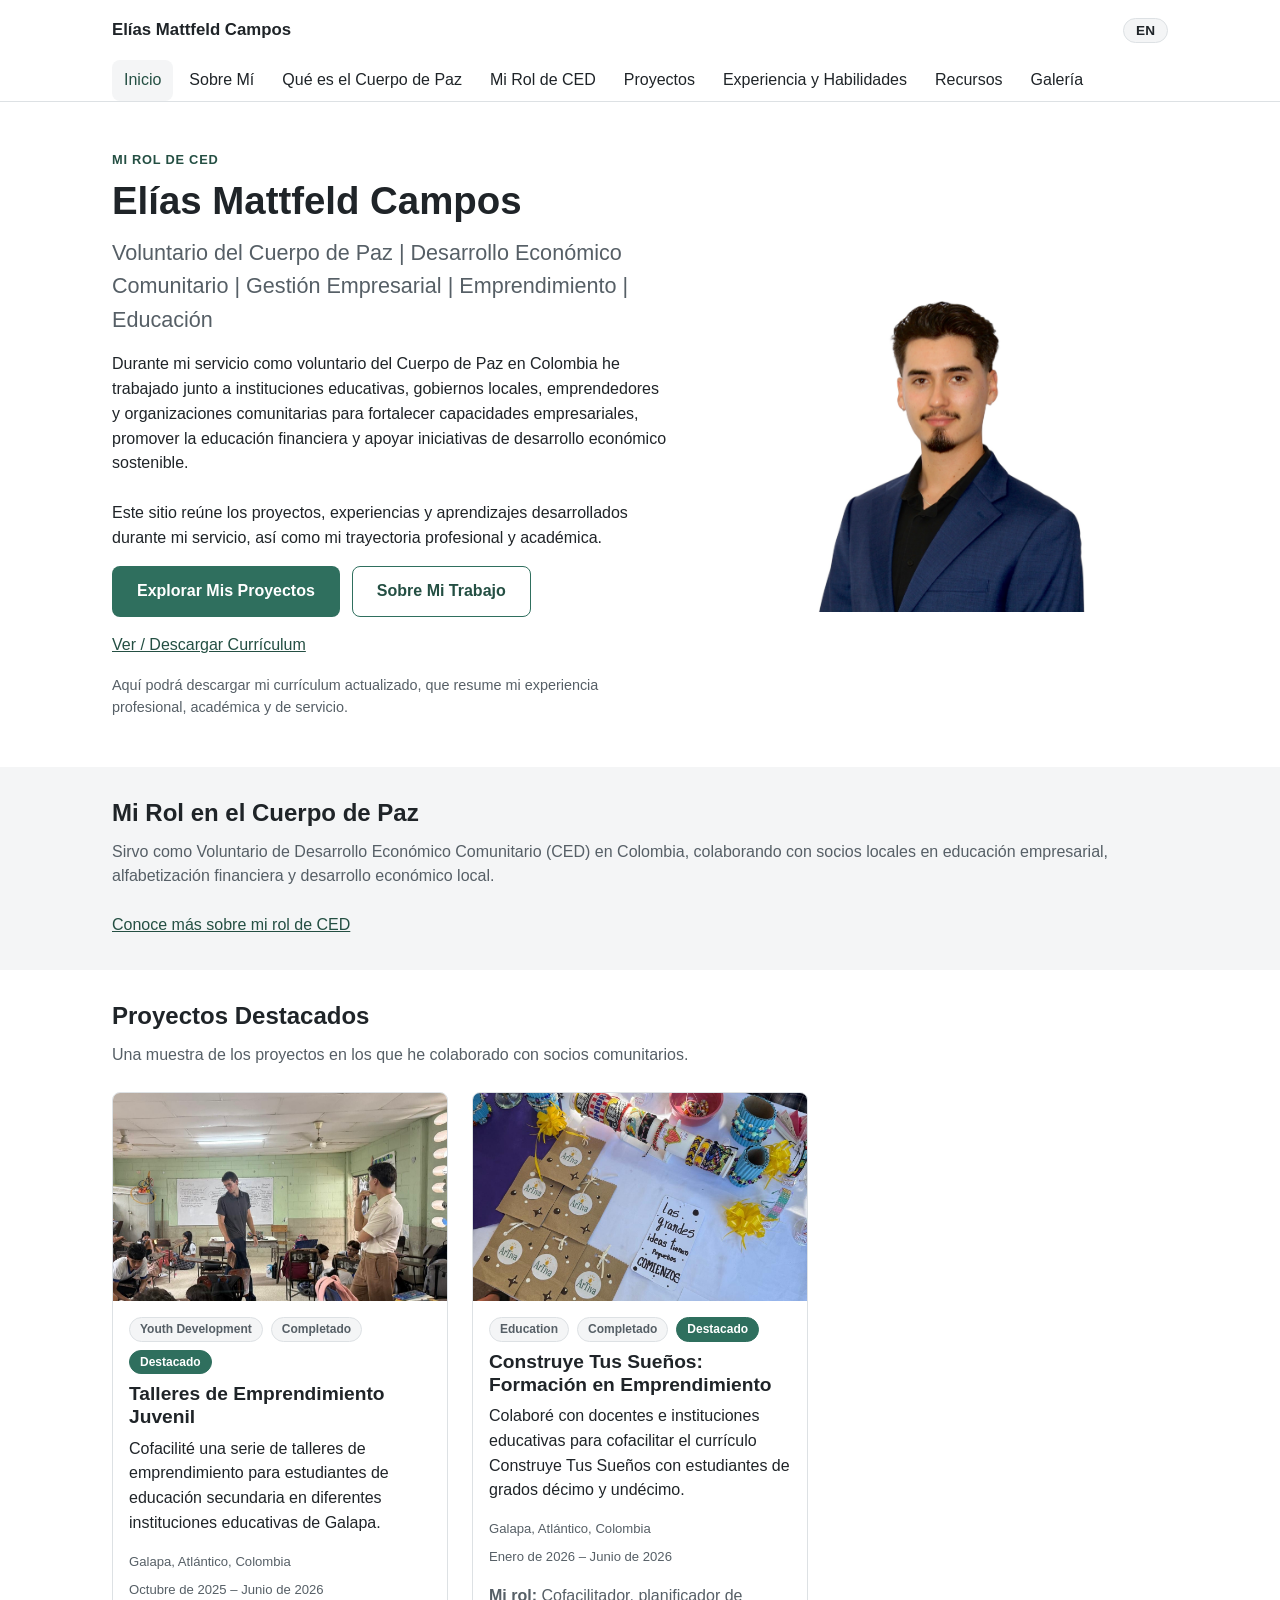
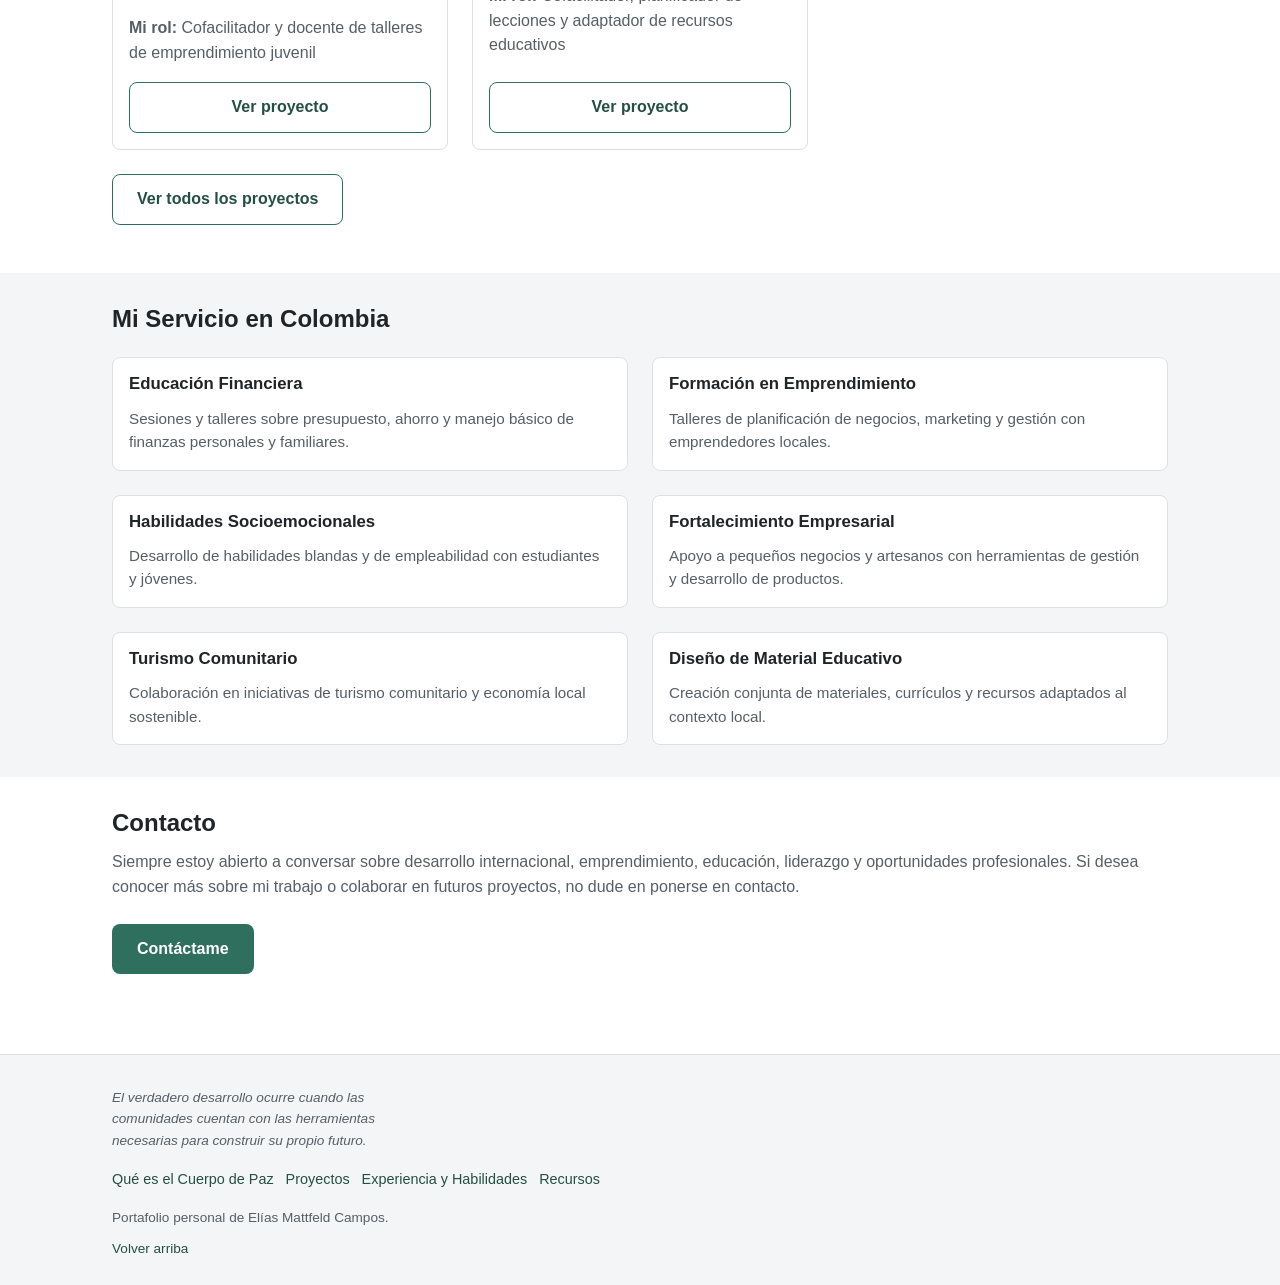
==== index.html @ 114fd321 "Add community Resources page (Recursos) New page for the community accessing the site via the busine" ====
<!DOCTYPE html>
<html lang="es">
<head>
<meta charset="UTF-8" />
<meta name="viewport" content="width=device-width, initial-scale=1.0" />
<title data-i18n="meta.home.title">Elías Mattfeld Campos | Voluntario de Cuerpo de Paz</title>
<meta name="description" data-i18n-attr="content:meta.home.description" content="Portafolio profesional de Elías Mattfeld Campos." />
<meta property="og:title" data-i18n-attr="content:meta.home.title" content="Elías Mattfeld Campos" />
<meta property="og:description" data-i18n-attr="content:meta.home.description" content="Portafolio profesional de Elías Mattfeld Campos." />
<meta property="og:type" content="website" />
<meta property="og:image" content="assets/images/professional-headshot.jpg" />
<link rel="stylesheet" href="assets/css/styles.css" />
</head>
<body id="top">
<a class="skip-link" href="#main-content">Saltar al contenido principal / Skip to main content</a>

<header class="site-header">
  <div class="container header-inner">
    <a href="index.html" class="site-title">Elías Mattfeld Campos</a>
    <div class="nav-controls">
      <button class="lang-toggle" type="button">EN</button>
      <button class="nav-toggle" type="button" aria-expanded="false" aria-controls="main-nav" aria-label="Abrir menú / Open menu">
        <svg viewBox="0 0 24 24" fill="none" stroke="currentColor" stroke-width="2" aria-hidden="true"><line x1="3" y1="6" x2="21" y2="6"/><line x1="3" y1="12" x2="21" y2="12"/><line x1="3" y1="18" x2="21" y2="18"/></svg>
      </button>
    </div>
  </div>
  <nav class="main-nav" id="main-nav" aria-label="Principal">
    <div class="container">
      <ul>
        <li><a href="index.html" data-i18n="nav.home">Inicio</a></li>
        <li><a href="about.html" data-i18n="nav.about">Sobre Mí</a></li>
        <li><a href="peace-corps.html" data-i18n="nav.peaceCorps">Qué es el Cuerpo de Paz</a></li>
        <li><a href="ced-role.html" data-i18n="nav.cedRole">Mi Rol de CED</a></li>
        <li><a href="projects.html" data-i18n="nav.projects">Proyectos</a></li>
        <li><a href="experience.html" data-i18n="nav.experience">Experiencia y Habilidades</a></li>
        <li><a href="resources.html" data-i18n="nav.resources">Recursos</a></li>
        <li><a href="gallery.html" data-i18n="nav.gallery">Galería</a></li>
      </ul>
    </div>
  </nav>
</header>

<main id="main-content">

  <section class="hero">
    <div class="container hero-grid">
      <div>
        <p class="hero-eyebrow" data-i18n="nav.cedRole">Mi Rol de CED</p>
        <h1>Elías Mattfeld Campos</h1>
        <p class="hero-headline" data-i18n="home.headline">Voluntario de Desarrollo Económico Comunitario | Negocios y Desarrollo Internacional</p>
        <p data-i18n="home.intro" style="white-space: pre-line;">Durante mi servicio como voluntario del Cuerpo de Paz en Colombia he trabajado junto a instituciones educativas, gobiernos locales, emprendedores y organizaciones comunitarias para fortalecer capacidades empresariales, promover la educación financiera y apoyar iniciativas de desarrollo económico sostenible.

Este sitio reúne los proyectos, experiencias y aprendizajes desarrollados durante mi servicio, así como mi trayectoria profesional y académica.</p>
        <div class="btn-group">
          <a class="btn btn-primary" href="projects.html" data-i18n="home.ctaProjects">Explorar Mis Proyectos</a>
          <a class="btn btn-secondary" href="about.html" data-i18n="home.ctaAbout">Sobre Mi Trabajo</a>
        </div>
        <p style="margin-top: var(--space-4);">
          <a href="assets/documents/resume-elias-mattfeld-campos.pdf" data-i18n="home.resumeLink" target="_blank" rel="noopener">Ver / Descargar Currículum</a>
        </p>
        <p class="text-muted" data-i18n="home.resumeIntro" style="font-size: 0.9rem;">Aquí podrá descargar mi currículum actualizado, que resume mi experiencia profesional, académica y de servicio.</p>
      </div>
      <img class="hero-photo" src="assets/images/professional-headshot.jpg" data-i18n-attr="alt:home.photoAlt" alt="Retrato profesional de Elías Mattfeld Campos" loading="lazy" />
    </div>
  </section>

  <section class="section-alt">
    <div class="container">
      <div class="section-header">
        <h2 data-i18n="home.roleOverviewTitle">Mi Rol en el Cuerpo de Paz</h2>
        <p data-i18n="home.roleOverviewText">Sirvo como Voluntario de Desarrollo Económico Comunitario (CED) en Colombia.</p>
      </div>
      <a href="ced-role.html" data-i18n="home.roleOverviewLink">Conoce más sobre mi rol de CED</a>
    </div>
  </section>

  <section>
    <div class="container">
      <div class="section-header">
        <h2 data-i18n="home.featuredTitle">Proyectos Destacados</h2>
        <p data-i18n="home.featuredSubtitle">Una muestra de los proyectos en los que he colaborado.</p>
      </div>
      <div id="featured-projects" class="card-grid cols-3"></div>
      <p style="margin-top: var(--space-5);">
        <a class="btn btn-secondary" href="projects.html" data-i18n="home.featuredViewAll">Ver todos los proyectos</a>
      </p>
    </div>
  </section>

  <section class="section-alt">
    <div class="container">
      <div class="section-header">
        <h2 data-i18n="home.whatIDoTitle">Qué Hago</h2>
      </div>
      <div id="what-i-do" class="card-grid cols-2"></div>
    </div>
  </section>

  <section>
    <div class="container">
      <div class="section-header">
        <h2 data-i18n="home.contactTitle">Conectemos</h2>
        <p data-i18n="home.contactText">Estoy abierto a conversar sobre colaboraciones y oportunidades.</p>
      </div>
      <a class="btn btn-primary" href="mailto:elijahmattfeld@icloud.com" data-i18n="home.contactCta">Contáctame</a>
    </div>
  </section>

</main>

<footer class="site-footer">
  <div class="container">
    <p class="footer-tagline" data-i18n="footer.tagline">El verdadero desarrollo ocurre cuando las comunidades cuentan con las herramientas necesarias para construir su propio futuro.</p>
    <ul class="footer-links">
      <li><a href="peace-corps.html" data-i18n="nav.peaceCorps">Qué es el Cuerpo de Paz</a></li>
      <li><a href="projects.html" data-i18n="nav.projects">Proyectos</a></li>
      <li><a href="experience.html" data-i18n="nav.experience">Experiencia y Habilidades</a></li>
      <li><a href="resources.html" data-i18n="nav.resources">Recursos</a></li>
    </ul>
    <p data-i18n="footer.rights">Portafolio personal de Elías Mattfeld Campos.</p>
    <a class="back-to-top" href="#top" data-i18n="footer.backToTop">Volver arriba</a>
  </div>
</footer>

<script src="assets/js/i18n.js"></script>
<script src="assets/js/main.js"></script>
<script src="assets/js/projects.js"></script>
<script>
  function renderHomeLists(dict) {
    const whatIDo = document.getElementById("what-i-do");
    if (whatIDo && dict.home.whatIDoItems) {
      whatIDo.innerHTML = dict.home.whatIDoItems
        .map((item) => `<div class="icon-card"><h3>${item.title}</h3><p>${item.text}</p></div>`)
        .join("");
    }
  }
  document.addEventListener("i18n:rendered", (e) => renderHomeLists(e.detail.dict));
  document.addEventListener("DOMContentLoaded", () => {
    window.ProjectsModule.renderFeatured("featured-projects", 3);
  });
</script>
</body>
</html>
---- assets/css/styles.css ----
/* =========================================================
   Elías Mattfeld Campos — Portfolio
   Mobile-first stylesheet. Breakpoints: 375 (base), 768, 1280.
   ========================================================= */

:root {
  --color-bg: #ffffff;
  --color-surface: #f4f5f6;
  --color-border: #dde1e4;
  --color-text: #1f2428;
  --color-text-muted: #565f66;
  --color-accent: #2f6f5e;
  --color-accent-dark: #244f43;
  --color-accent-contrast: #ffffff;
  --color-focus: #1d5ea8;

  --font-body: -apple-system, BlinkMacSystemFont, "Segoe UI", Roboto, Helvetica, Arial, sans-serif;
  --font-heading: var(--font-body);

  --space-1: 0.25rem;
  --space-2: 0.5rem;
  --space-3: 0.75rem;
  --space-4: 1rem;
  --space-5: 1.5rem;
  --space-6: 2rem;
  --space-7: 3rem;
  --space-8: 4rem;

  --radius: 8px;
  --max-width: 1120px;
  --header-height: 60px;
}

/* Reset */
*, *::before, *::after { box-sizing: border-box; }
html { -webkit-text-size-adjust: 100%; scroll-behavior: smooth; }
body {
  margin: 0;
  font-family: var(--font-body);
  color: var(--color-text);
  background: var(--color-bg);
  line-height: 1.55;
  font-size: 1rem;
}
img { max-width: 100%; height: auto; display: block; }
h1, h2, h3, h4 { font-family: var(--font-heading); line-height: 1.2; margin: 0 0 var(--space-3); font-weight: 700; }
h1 { font-size: 1.9rem; }
h2 { font-size: 1.5rem; }
h3 { font-size: 1.2rem; }
p { margin: 0 0 var(--space-4); }
a { color: var(--color-accent-dark); }
ul, ol { padding-left: 1.25rem; }
button { font-family: inherit; }

a:focus-visible,
button:focus-visible,
input:focus-visible,
select:focus-visible,
[tabindex]:focus-visible {
  outline: 3px solid var(--color-focus);
  outline-offset: 2px;
}

.container {
  width: 100%;
  max-width: var(--max-width);
  margin: 0 auto;
  padding: 0 var(--space-4);
}

.skip-link {
  position: absolute;
  left: -9999px;
  top: 0;
  background: var(--color-accent-dark);
  color: #fff;
  padding: var(--space-3) var(--space-4);
  z-index: 200;
  border-radius: 0 0 var(--radius) 0;
}
.skip-link:focus {
  left: 0;
}

/* =========================
   Header / Navigation
   ========================= */
.site-header {
  position: sticky;
  top: 0;
  z-index: 100;
  background: var(--color-bg);
  border-bottom: 1px solid var(--color-border);
}
.header-inner {
  display: flex;
  align-items: center;
  justify-content: space-between;
  min-height: var(--header-height);
  gap: var(--space-3);
}
.site-title {
  font-weight: 700;
  font-size: 1.05rem;
  text-decoration: none;
  color: var(--color-text);
}
.site-title:hover { color: var(--color-accent-dark); }

.nav-controls {
  display: flex;
  align-items: center;
  gap: var(--space-2);
}

.lang-toggle {
  border: 1px solid var(--color-border);
  background: var(--color-surface);
  color: var(--color-text);
  border-radius: 999px;
  padding: var(--space-1) var(--space-3);
  font-size: 0.85rem;
  font-weight: 600;
  cursor: pointer;
}
.lang-toggle:hover { background: var(--color-border); }

.nav-toggle {
  display: inline-flex;
  align-items: center;
  justify-content: center;
  width: 44px;
  height: 44px;
  background: none;
  border: 1px solid var(--color-border);
  border-radius: var(--radius);
  cursor: pointer;
}
.nav-toggle svg { width: 22px; height: 22px; }

.main-nav {
  display: none;
  border-top: 1px solid var(--color-border);
}
.main-nav.is-open { display: block; }
.main-nav ul {
  list-style: none;
  margin: 0;
  padding: var(--space-3) 0;
  display: flex;
  flex-direction: column;
}
.main-nav a {
  display: block;
  padding: var(--space-3) var(--space-4);
  text-decoration: none;
  color: var(--color-text);
  font-weight: 500;
  border-radius: var(--radius);
}
.main-nav a:hover,
.main-nav a[aria-current="page"] {
  background: var(--color-surface);
  color: var(--color-accent-dark);
}

@media (min-width: 768px) {
  .nav-toggle { display: none; }
  .main-nav {
    display: block;
    border-top: none;
  }
  .main-nav ul {
    flex-direction: row;
    padding: 0;
    gap: var(--space-1);
  }
  .main-nav a { padding: var(--space-2) var(--space-3); }
  .header-inner { padding: 0; }
}

/* =========================
   Buttons
   ========================= */
.btn {
  display: inline-flex;
  align-items: center;
  justify-content: center;
  gap: var(--space-2);
  padding: var(--space-3) var(--space-5);
  border-radius: var(--radius);
  text-decoration: none;
  font-weight: 600;
  border: 1px solid transparent;
  cursor: pointer;
  font-size: 1rem;
  min-height: 44px;
}
.btn-primary {
  background: var(--color-accent);
  color: var(--color-accent-contrast);
}
.btn-primary:hover { background: var(--color-accent-dark); }
.btn-secondary {
  background: transparent;
  color: var(--color-accent-dark);
  border-color: var(--color-accent);
}
.btn-secondary:hover { background: var(--color-surface); }
.btn-group {
  display: flex;
  flex-wrap: wrap;
  gap: var(--space-3);
}

/* =========================
   Hero
   ========================= */
.hero {
  padding: var(--space-7) 0 var(--space-6);
}
.hero-photo {
  width: 100%;
  border-radius: var(--radius);
  margin-bottom: var(--space-5);
  aspect-ratio: 4 / 3;
  object-fit: cover;
  background: var(--color-surface);
}
.hero-eyebrow {
  text-transform: uppercase;
  letter-spacing: 0.06em;
  font-size: 0.8rem;
  color: var(--color-accent-dark);
  font-weight: 700;
  margin-bottom: var(--space-2);
}
.hero-headline {
  font-size: 1.35rem;
  color: var(--color-text-muted);
  font-weight: 500;
  margin-bottom: var(--space-4);
}

@media (min-width: 768px) {
  .hero-grid {
    display: grid;
    grid-template-columns: 1.1fr 0.9fr;
    gap: var(--space-7);
    align-items: center;
  }
  .hero-photo { margin-bottom: 0; }
  h1 { font-size: 2.4rem; }
}

/* =========================
   Sections
   ========================= */
section {
  padding: var(--space-6) 0;
}
.section-alt {
  background: var(--color-surface);
}
.section-header {
  margin-bottom: var(--space-5);
}
.section-header p {
  color: var(--color-text-muted);
  margin-bottom: 0;
}

/* Card grids */
.card-grid {
  display: grid;
  grid-template-columns: 1fr;
  gap: var(--space-5);
}
@media (min-width: 600px) {
  .card-grid.cols-2 { grid-template-columns: repeat(2, 1fr); }
}
@media (min-width: 900px) {
  .card-grid.cols-3 { grid-template-columns: repeat(3, 1fr); }
  .card-grid.cols-4 { grid-template-columns: repeat(4, 1fr); }
}

.card {
  background: var(--color-bg);
  border: 1px solid var(--color-border);
  border-radius: var(--radius);
  overflow: hidden;
  display: flex;
  flex-direction: column;
}
.card-image {
  width: 100%;
  aspect-ratio: 16 / 10;
  object-fit: cover;
  background: var(--color-surface);
}
.card-body {
  padding: var(--space-4);
  display: flex;
  flex-direction: column;
  gap: var(--space-2);
  flex: 1;
}
.card-body h3 { margin-bottom: 0; }
.card-meta {
  display: flex;
  flex-wrap: wrap;
  gap: var(--space-2);
  font-size: 0.82rem;
  color: var(--color-text-muted);
}
.card-body p { margin-bottom: var(--space-2); flex: 1; }
.card-body .card-meta { flex: none; }

.badge {
  display: inline-block;
  background: var(--color-surface);
  border: 1px solid var(--color-border);
  color: var(--color-text-muted);
  font-size: 0.75rem;
  font-weight: 600;
  padding: 2px 10px;
  border-radius: 999px;
}
.badge-accent {
  background: var(--color-accent);
  color: var(--color-accent-contrast);
  border-color: var(--color-accent);
}

/* What I Do / icon grid */
.icon-card {
  padding: var(--space-4);
  border: 1px solid var(--color-border);
  border-radius: var(--radius);
  background: var(--color-bg);
}
.icon-card h3 { font-size: 1.05rem; }
.icon-card p { margin-bottom: 0; color: var(--color-text-muted); font-size: 0.95rem; }

/* Stats */
.stats-grid {
  display: grid;
  grid-template-columns: repeat(2, 1fr);
  gap: var(--space-4);
}
@media (min-width: 768px) {
  .stats-grid { grid-template-columns: repeat(4, 1fr); }
}
.stat {
  text-align: center;
  padding: var(--space-4);
  border: 1px dashed var(--color-border);
  border-radius: var(--radius);
}
.stat-value {
  display: block;
  font-size: 1.1rem;
  font-weight: 700;
  color: var(--color-accent-dark);
  margin-bottom: var(--space-1);
}
.stat-label {
  font-size: 0.85rem;
  color: var(--color-text-muted);
}
.stats-note {
  font-size: 0.85rem;
  color: var(--color-text-muted);
  margin-top: var(--space-3);
  font-style: italic;
}

/* =========================
   Steps / process cards (Peace Corps practice)
   ========================= */
.step-list {
  display: grid;
  gap: var(--space-4);
  list-style: none;
  padding: 0;
  margin: 0;
  counter-reset: step;
}
.step-item {
  display: grid;
  grid-template-columns: 40px 1fr;
  gap: var(--space-3);
  padding: var(--space-4);
  border: 1px solid var(--color-border);
  border-radius: var(--radius);
  background: var(--color-bg);
}
.step-number {
  counter-increment: step;
  width: 40px;
  height: 40px;
  border-radius: 50%;
  background: var(--color-accent);
  color: #fff;
  display: flex;
  align-items: center;
  justify-content: center;
  font-weight: 700;
}
.step-number::before { content: counter(step); }

/* =========================
   Timeline
   ========================= */
.timeline {
  list-style: none;
  margin: 0;
  padding: 0;
  border-left: 2px solid var(--color-border);
}
.timeline li {
  position: relative;
  padding: 0 0 var(--space-5) var(--space-5);
}
.timeline li::before {
  content: "";
  position: absolute;
  left: -7px;
  top: 4px;
  width: 12px;
  height: 12px;
  border-radius: 50%;
  background: var(--color-accent);
}
.timeline-date {
  font-size: 0.82rem;
  font-weight: 700;
  color: var(--color-accent-dark);
  text-transform: uppercase;
  letter-spacing: 0.04em;
}

/* =========================
   Disclaimer
   ========================= */
.disclaimer {
  background: var(--color-surface);
  border: 1px solid var(--color-border);
  border-left: 4px solid var(--color-accent);
  padding: var(--space-4);
  border-radius: var(--radius);
  font-size: 0.92rem;
  color: var(--color-text-muted);
}

/* =========================
   Footer
   ========================= */
.site-footer {
  border-top: 1px solid var(--color-border);
  background: var(--color-surface);
  padding: var(--space-6) 0 var(--space-5);
  margin-top: var(--space-7);
}
.site-footer p {
  font-size: 0.85rem;
  color: var(--color-text-muted);
  margin-bottom: var(--space-2);
}
.footer-tagline {
  font-size: 1.05rem;
  font-style: italic;
  color: var(--color-text);
  max-width: 42ch;
  margin-bottom: var(--space-5);
}
.footer-links {
  display: flex;
  flex-wrap: wrap;
  gap: var(--space-3);
  margin-bottom: var(--space-4);
  padding: 0;
  list-style: none;
}
.footer-links a { text-decoration: none; font-size: 0.9rem; }
.back-to-top {
  display: inline-block;
  font-size: 0.85rem;
  text-decoration: none;
}

/* =========================
   Forms / Filters (projects, gallery)
   ========================= */
.filter-bar {
  display: flex;
  flex-direction: column;
  gap: var(--space-3);
  margin-bottom: var(--space-5);
  padding: var(--space-4);
  background: var(--color-surface);
  border-radius: var(--radius);
  border: 1px solid var(--color-border);
}
.filter-field {
  display: flex;
  flex-direction: column;
  gap: var(--space-1);
}
.filter-field label {
  font-size: 0.82rem;
  font-weight: 600;
  color: var(--color-text-muted);
}
.filter-field input,
.filter-field select {
  padding: var(--space-2) var(--space-3);
  border: 1px solid var(--color-border);
  border-radius: var(--radius);
  font-size: 1rem;
  background: var(--color-bg);
  color: var(--color-text);
  min-height: 44px;
}
.filter-row {
  display: grid;
  grid-template-columns: 1fr;
  gap: var(--space-3);
}
@media (min-width: 700px) {
  .filter-row { grid-template-columns: repeat(3, 1fr); }
}
.filter-actions {
  display: flex;
  justify-content: flex-end;
}
.link-button {
  background: none;
  border: none;
  color: var(--color-accent-dark);
  text-decoration: underline;
  cursor: pointer;
  font-size: 0.9rem;
  padding: var(--space-2);
}

.empty-state {
  text-align: center;
  padding: var(--space-6);
  color: var(--color-text-muted);
}

/* =========================
   Project detail page
   ========================= */
.project-hero-image {
  width: 100%;
  border-radius: var(--radius);
  aspect-ratio: 16 / 9;
  object-fit: cover;
  background: var(--color-surface);
  margin-bottom: var(--space-5);
}
.project-meta-list {
  display: grid;
  grid-template-columns: 1fr;
  gap: var(--space-3);
  list-style: none;
  padding: 0;
  margin: 0 0 var(--space-5);
}
@media (min-width: 600px) {
  .project-meta-list { grid-template-columns: repeat(2, 1fr); }
}
.project-meta-list dt {
  font-size: 0.78rem;
  text-transform: uppercase;
  letter-spacing: 0.04em;
  color: var(--color-text-muted);
  font-weight: 700;
}
.project-meta-list dd {
  margin: 0;
  font-size: 0.95rem;
}
.project-section {
  padding: var(--space-5) 0;
  border-top: 1px solid var(--color-border);
}
.project-section:first-of-type { border-top: none; }

.doc-list {
  list-style: none;
  padding: 0;
  margin: 0;
  display: flex;
  flex-direction: column;
  gap: var(--space-2);
}
.doc-list a {
  display: flex;
  align-items: center;
  gap: var(--space-2);
  padding: var(--space-3);
  border: 1px solid var(--color-border);
  border-radius: var(--radius);
  text-decoration: none;
  color: var(--color-text);
}
.doc-list a:hover { background: var(--color-surface); }

/* =========================
   Skills
   ========================= */
.skill-group { margin-bottom: var(--space-5); }
.skill-badges {
  display: flex;
  flex-wrap: wrap;
  gap: var(--space-2);
}
.skill-badge {
  background: var(--color-surface);
  border: 1px solid var(--color-border);
  border-radius: 999px;
  padding: var(--space-1) var(--space-3);
  font-size: 0.85rem;
}

/* =========================
   Gallery
   ========================= */
.gallery-grid {
  display: grid;
  grid-template-columns: repeat(2, 1fr);
  gap: var(--space-3);
}
@media (min-width: 600px) {
  .gallery-grid { grid-template-columns: repeat(3, 1fr); }
}
@media (min-width: 900px) {
  .gallery-grid { grid-template-columns: repeat(4, 1fr); }
}
.gallery-item {
  border: none;
  padding: 0;
  background: none;
  cursor: pointer;
  border-radius: var(--radius);
  overflow: hidden;
  aspect-ratio: 1 / 1;
  position: relative;
}
.gallery-item img {
  width: 100%;
  height: 100%;
  object-fit: cover;
}
.gallery-item figcaption { display: none; }

/* =========================
   Resource links
   ========================= */
.resource-links {
  display: flex;
  flex-direction: column;
  gap: var(--space-3);
  margin-top: var(--space-2);
}
.resource-links li { list-style: none; }

.lightbox {
  position: fixed;
  inset: 0;
  background: rgba(20, 22, 24, 0.92);
  display: none;
  align-items: center;
  justify-content: center;
  z-index: 300;
  padding: var(--space-4);
}
.lightbox.is-open { display: flex; }
.lightbox-content {
  max-width: 900px;
  width: 100%;
  color: #fff;
}
.lightbox-content img {
  width: 100%;
  max-height: 70vh;
  object-fit: contain;
  border-radius: var(--radius);
  background: #000;
}
.lightbox-caption {
  margin-top: var(--space-3);
  font-size: 0.9rem;
  color: #e6e8ea;
}
.lightbox-controls {
  display: flex;
  justify-content: space-between;
  align-items: center;
  margin-top: var(--space-3);
}
.lightbox-controls button {
  background: rgba(255,255,255,0.12);
  border: 1px solid rgba(255,255,255,0.3);
  color: #fff;
  border-radius: var(--radius);
  padding: var(--space-2) var(--space-4);
  cursor: pointer;
  min-height: 44px;
}
.lightbox-controls button:hover { background: rgba(255,255,255,0.22); }

/* =========================
   Utility
   ========================= */
.text-muted { color: var(--color-text-muted); }
.mt-0 { margin-top: 0; }
.visually-hidden {
  position: absolute;
  width: 1px; height: 1px;
  padding: 0; margin: -1px;
  overflow: hidden;
  clip: rect(0,0,0,0);
  white-space: nowrap;
  border: 0;
}

@media (min-width: 1280px) {
  .container { padding: 0 var(--space-6); }
}

@media (prefers-color-scheme: dark) {
  :root {
    --color-bg: #16191b;
    --color-surface: #1f2427;
    --color-border: #33393d;
    --color-text: #eceff1;
    --color-text-muted: #a6adb2;
    --color-accent: #4fa78c;
    --color-accent-dark: #74c2a8;
    --color-accent-contrast: #0d1210;
    --color-focus: #6fb2f0;
  }
  .lightbox { background: rgba(0,0,0,0.96); }
}
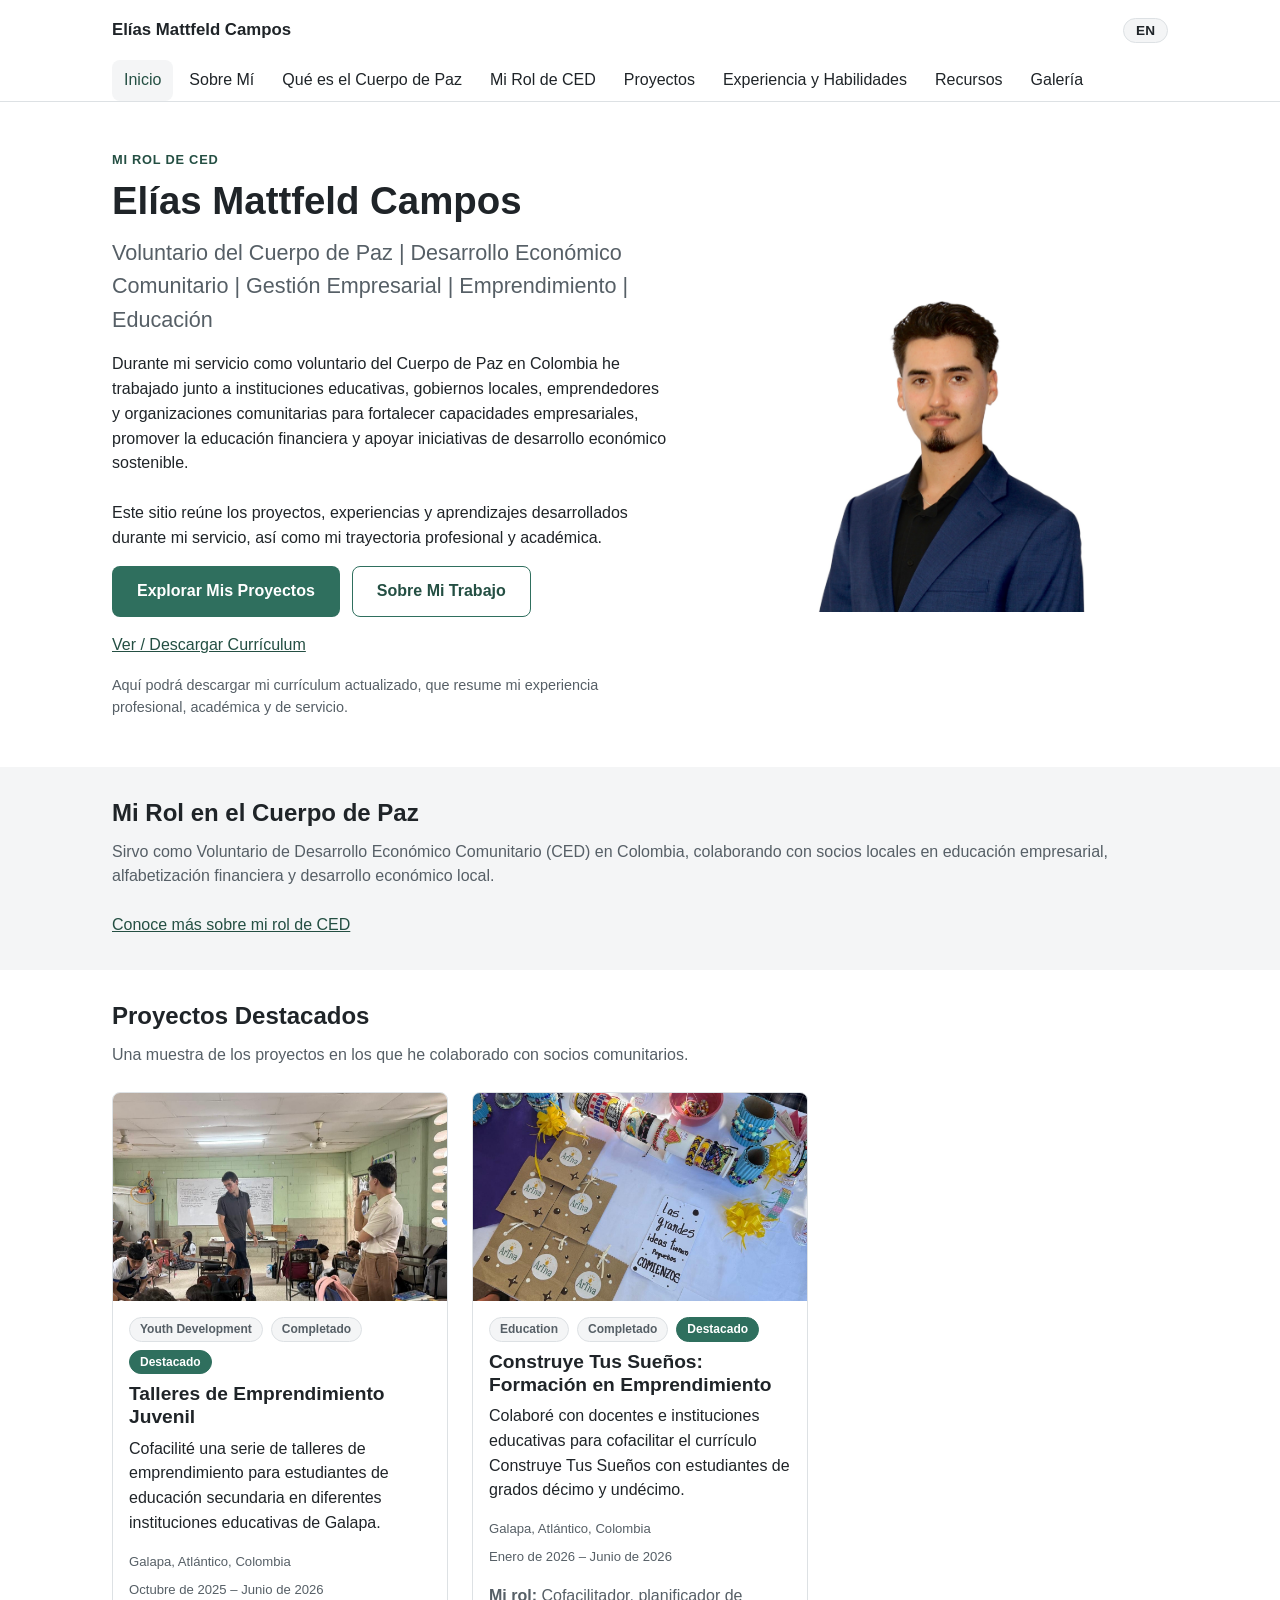
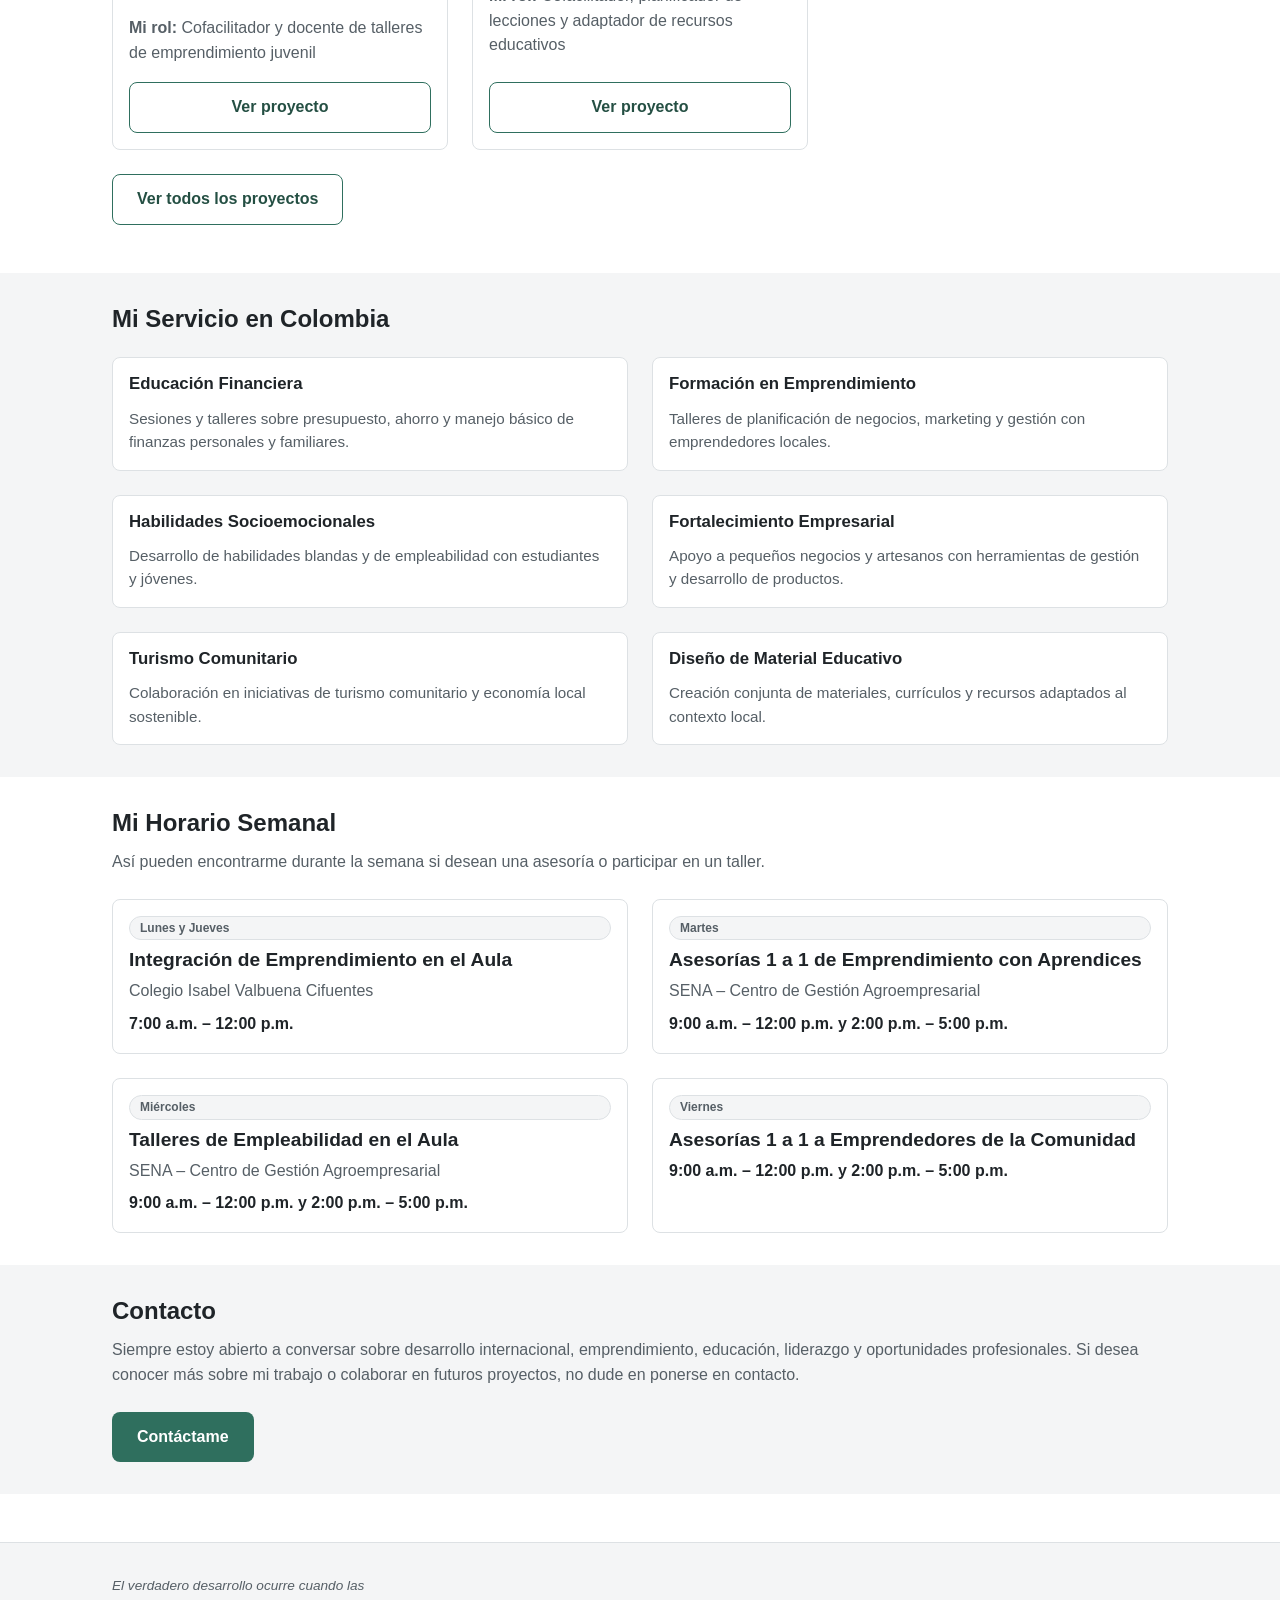
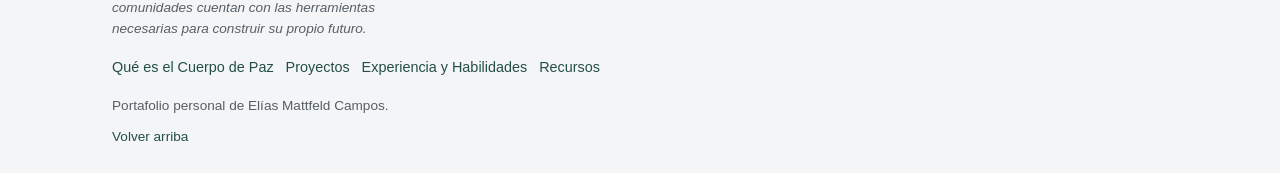
==== commit d04cfa4b: "Add weekly schedule to homepage so the community knows when/where to find me" ====
--- a/index.html
+++ b/index.html
@@ -99,6 +99,16 @@
   <section>
     <div class="container">
       <div class="section-header">
+        <h2 data-i18n="home.scheduleTitle">Mi Horario Semanal</h2>
+        <p data-i18n="home.scheduleIntro">Así pueden encontrarme durante la semana si desean una asesoría o participar en un taller.</p>
+      </div>
+      <div id="home-schedule" class="card-grid cols-2"></div>
+    </div>
+  </section>
+
+  <section class="section-alt">
+    <div class="container">
+      <div class="section-header">
         <h2 data-i18n="home.contactTitle">Conectemos</h2>
         <p data-i18n="home.contactText">Estoy abierto a conversar sobre colaboraciones y oportunidades.</p>
       </div>
@@ -133,6 +143,23 @@
         .map((item) => `<div class="icon-card"><h3>${item.title}</h3><p>${item.text}</p></div>`)
         .join("");
     }
+    const schedule = document.getElementById("home-schedule");
+    if (schedule && dict.home.schedule) {
+      schedule.innerHTML = dict.home.schedule
+        .map(
+          (s) => `
+            <article class="card">
+              <div class="card-body">
+                <span class="badge">${s.days}</span>
+                <h3>${s.activity}</h3>
+                ${s.location ? `<p class="text-muted" style="margin-bottom: 0;">${s.location}</p>` : ""}
+                <p style="margin-bottom: 0;"><strong>${s.hours}</strong></p>
+              </div>
+            </article>
+          `
+        )
+        .join("");
+    }
   }
   document.addEventListener("i18n:rendered", (e) => renderHomeLists(e.detail.dict));
   document.addEventListener("DOMContentLoaded", () => {
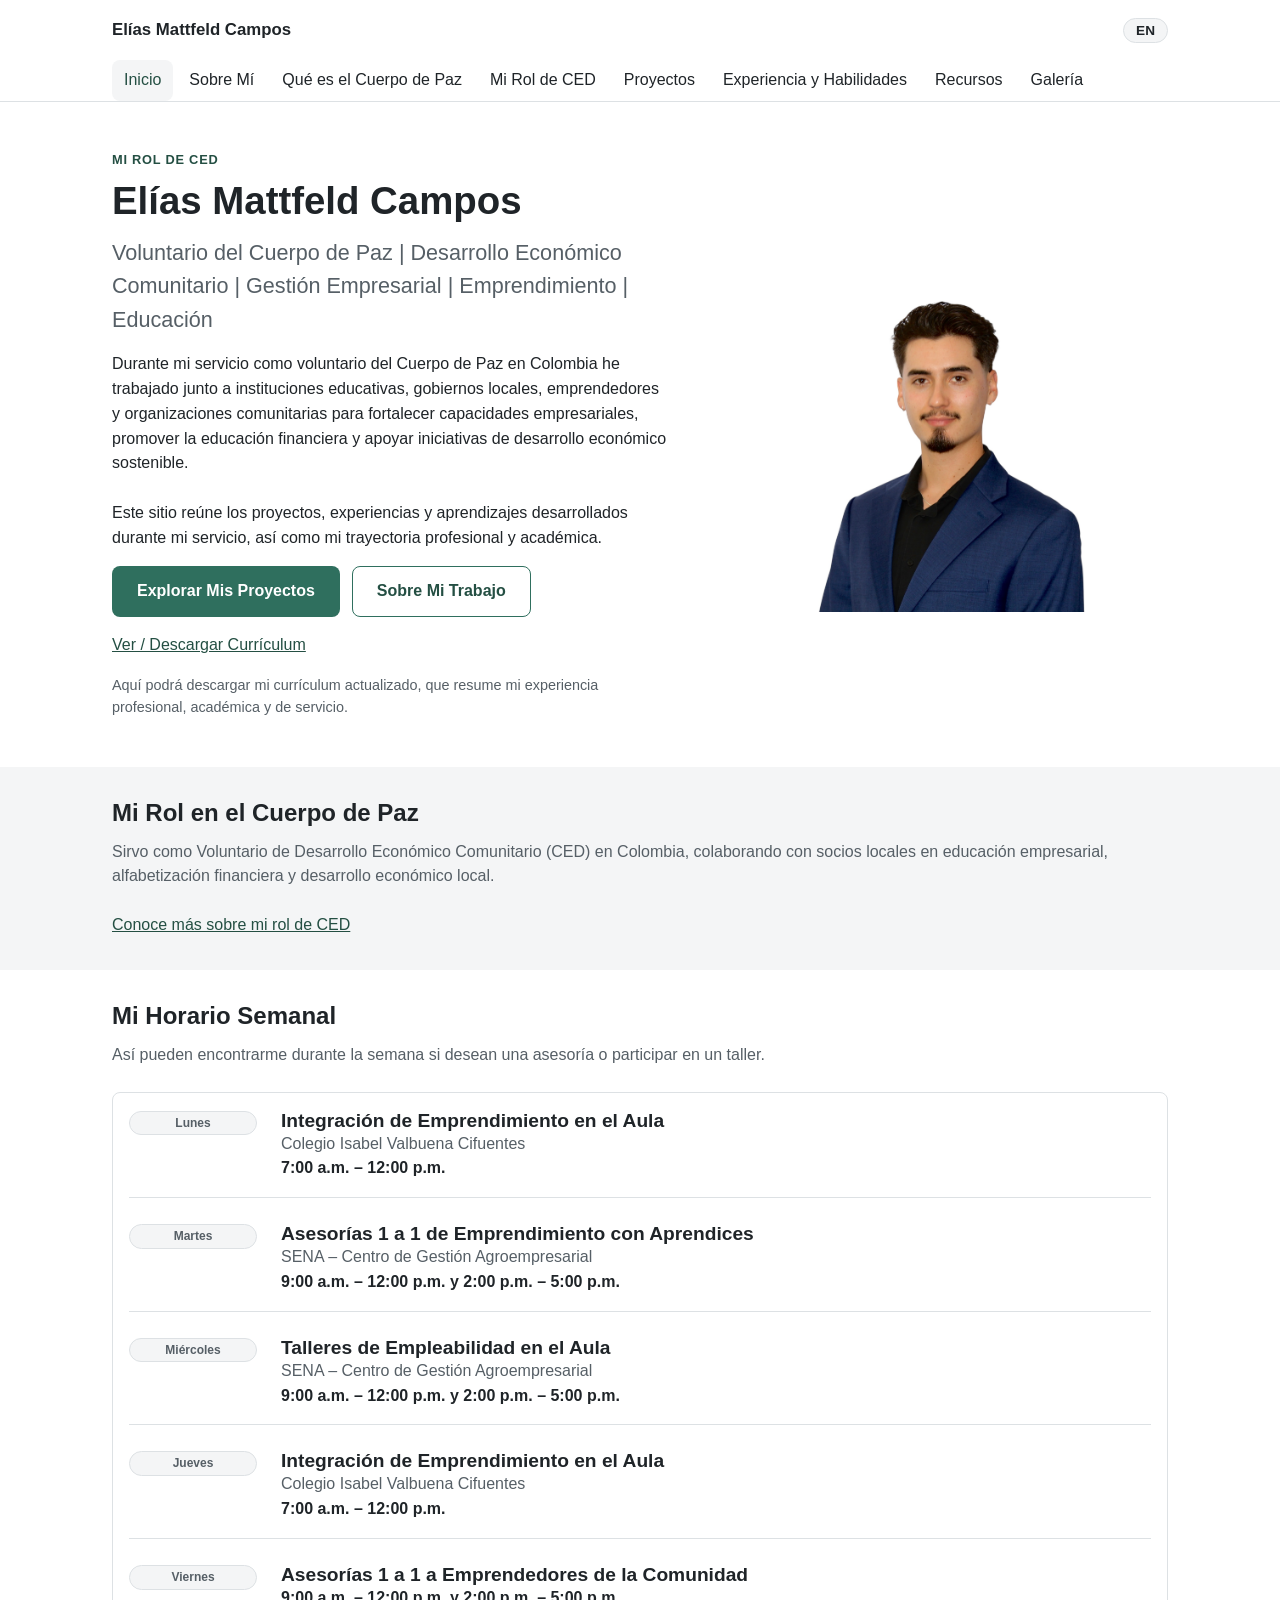
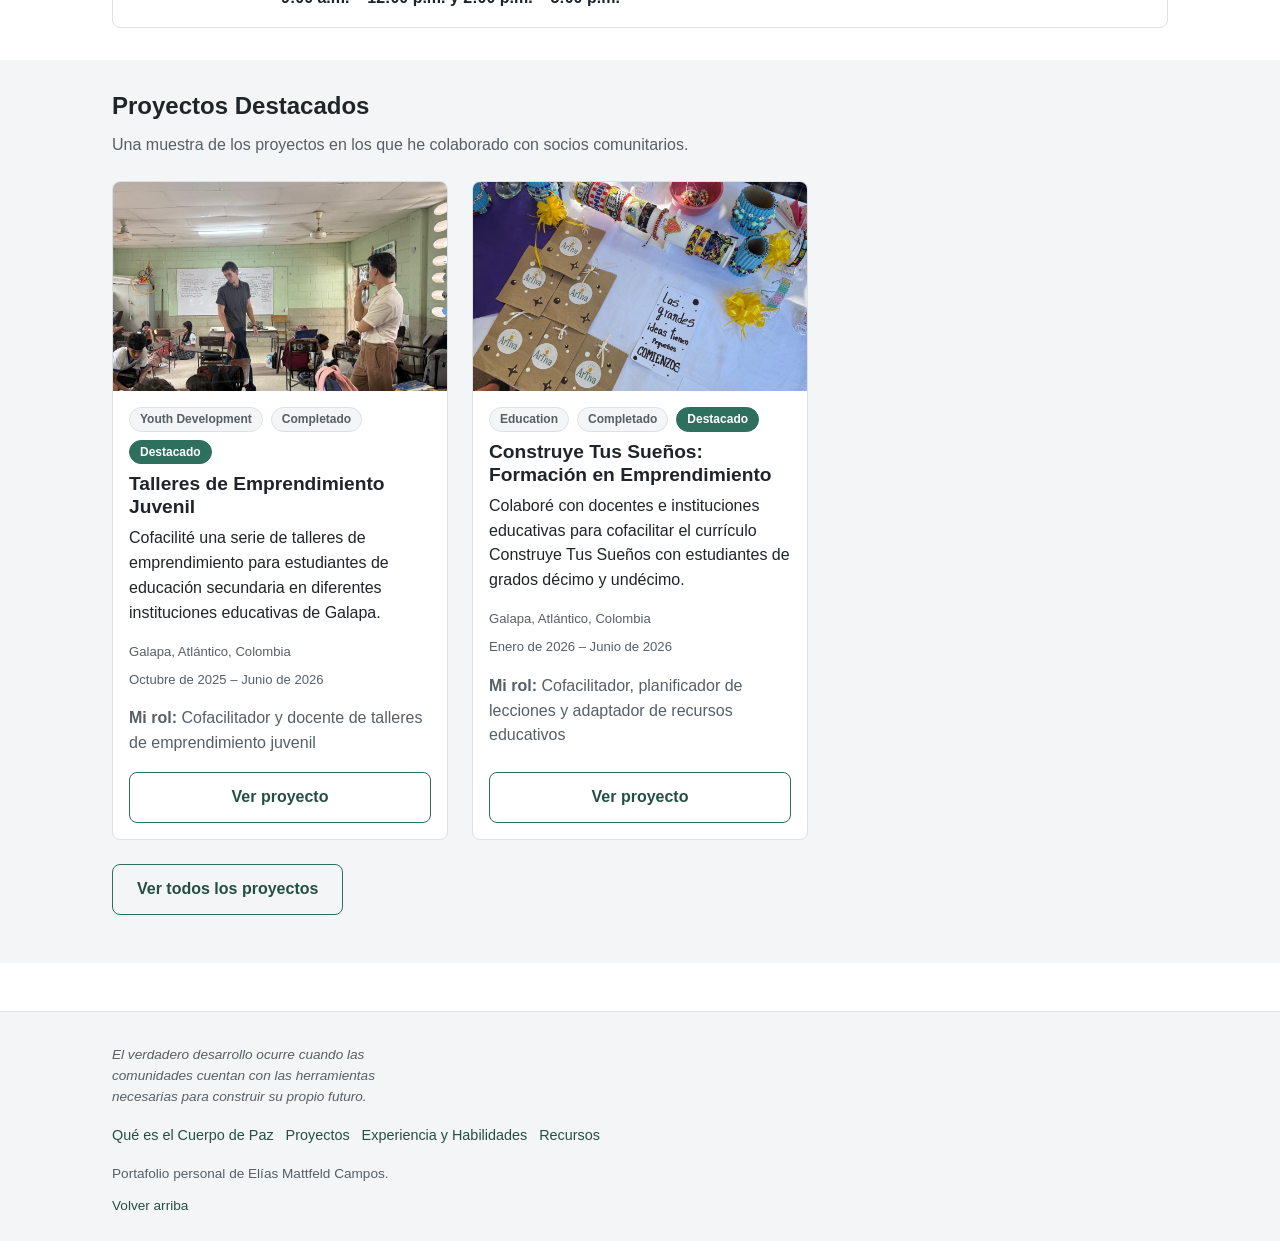
==== commit 903f0972: "Shorten homepage and consolidate weekly schedule into one box - Remove "Qué Hago" and "Conectemos" s" ====
--- a/index.html
+++ b/index.html
@@ -77,6 +77,18 @@
   <section>
     <div class="container">
       <div class="section-header">
+        <h2 data-i18n="home.scheduleTitle">Mi Horario Semanal</h2>
+        <p data-i18n="home.scheduleIntro">Así pueden encontrarme durante la semana si desean una asesoría o participar en un taller.</p>
+      </div>
+      <article class="card">
+        <div class="card-body schedule-box" id="home-schedule"></div>
+      </article>
+    </div>
+  </section>
+
+  <section class="section-alt">
+    <div class="container">
+      <div class="section-header">
         <h2 data-i18n="home.featuredTitle">Proyectos Destacados</h2>
         <p data-i18n="home.featuredSubtitle">Una muestra de los proyectos en los que he colaborado.</p>
       </div>
@@ -84,35 +96,6 @@
       <p style="margin-top: var(--space-5);">
         <a class="btn btn-secondary" href="projects.html" data-i18n="home.featuredViewAll">Ver todos los proyectos</a>
       </p>
-    </div>
-  </section>
-
-  <section class="section-alt">
-    <div class="container">
-      <div class="section-header">
-        <h2 data-i18n="home.whatIDoTitle">Qué Hago</h2>
-      </div>
-      <div id="what-i-do" class="card-grid cols-2"></div>
-    </div>
-  </section>
-
-  <section>
-    <div class="container">
-      <div class="section-header">
-        <h2 data-i18n="home.scheduleTitle">Mi Horario Semanal</h2>
-        <p data-i18n="home.scheduleIntro">Así pueden encontrarme durante la semana si desean una asesoría o participar en un taller.</p>
-      </div>
-      <div id="home-schedule" class="card-grid cols-2"></div>
-    </div>
-  </section>
-
-  <section class="section-alt">
-    <div class="container">
-      <div class="section-header">
-        <h2 data-i18n="home.contactTitle">Conectemos</h2>
-        <p data-i18n="home.contactText">Estoy abierto a conversar sobre colaboraciones y oportunidades.</p>
-      </div>
-      <a class="btn btn-primary" href="mailto:elijahmattfeld@icloud.com" data-i18n="home.contactCta">Contáctame</a>
     </div>
   </section>
 
@@ -137,25 +120,19 @@
 <script src="assets/js/projects.js"></script>
 <script>
   function renderHomeLists(dict) {
-    const whatIDo = document.getElementById("what-i-do");
-    if (whatIDo && dict.home.whatIDoItems) {
-      whatIDo.innerHTML = dict.home.whatIDoItems
-        .map((item) => `<div class="icon-card"><h3>${item.title}</h3><p>${item.text}</p></div>`)
-        .join("");
-    }
     const schedule = document.getElementById("home-schedule");
     if (schedule && dict.home.schedule) {
       schedule.innerHTML = dict.home.schedule
         .map(
           (s) => `
-            <article class="card">
-              <div class="card-body">
-                <span class="badge">${s.days}</span>
+            <div class="schedule-row">
+              <span class="badge">${s.days}</span>
+              <div>
                 <h3>${s.activity}</h3>
                 ${s.location ? `<p class="text-muted" style="margin-bottom: 0;">${s.location}</p>` : ""}
                 <p style="margin-bottom: 0;"><strong>${s.hours}</strong></p>
               </div>
-            </article>
+            </div>
           `
         )
         .join("");
--- a/assets/css/styles.css
+++ b/assets/css/styles.css
@@ -668,6 +668,32 @@
 }
 .resource-links li { list-style: none; }
 
+/* =========================
+   Weekly schedule
+   ========================= */
+.schedule-box {
+  display: flex;
+  flex-direction: column;
+}
+.schedule-row {
+  display: flex;
+  flex-direction: column;
+  gap: var(--space-2);
+  padding: var(--space-4) 0;
+  border-bottom: 1px solid var(--color-border);
+}
+.schedule-row:last-child { border-bottom: none; padding-bottom: 0; }
+.schedule-row:first-child { padding-top: 0; }
+.schedule-row h3 { margin-bottom: 0; }
+@media (min-width: 600px) {
+  .schedule-row {
+    flex-direction: row;
+    align-items: baseline;
+    gap: var(--space-5);
+  }
+  .schedule-row .badge { flex: 0 0 auto; min-width: 8rem; text-align: center; }
+}
+
 .lightbox {
   position: fixed;
   inset: 0;
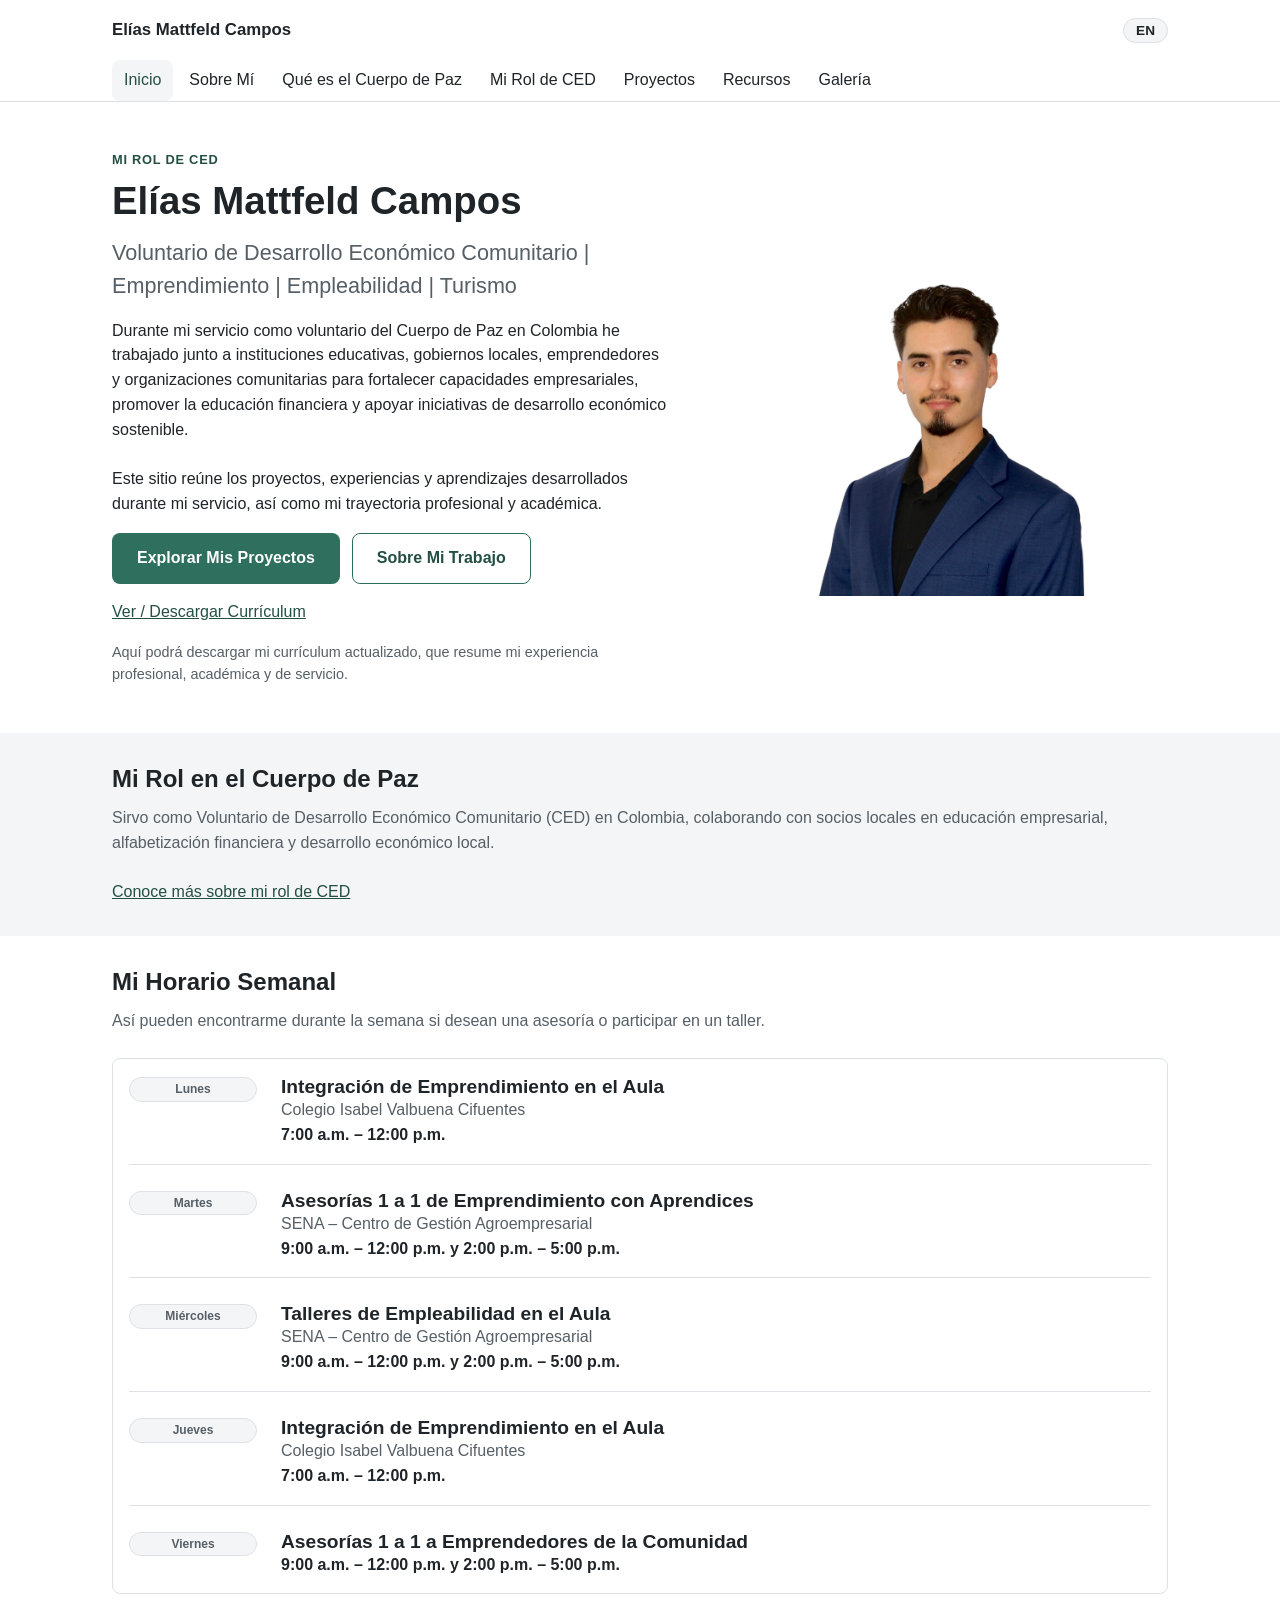
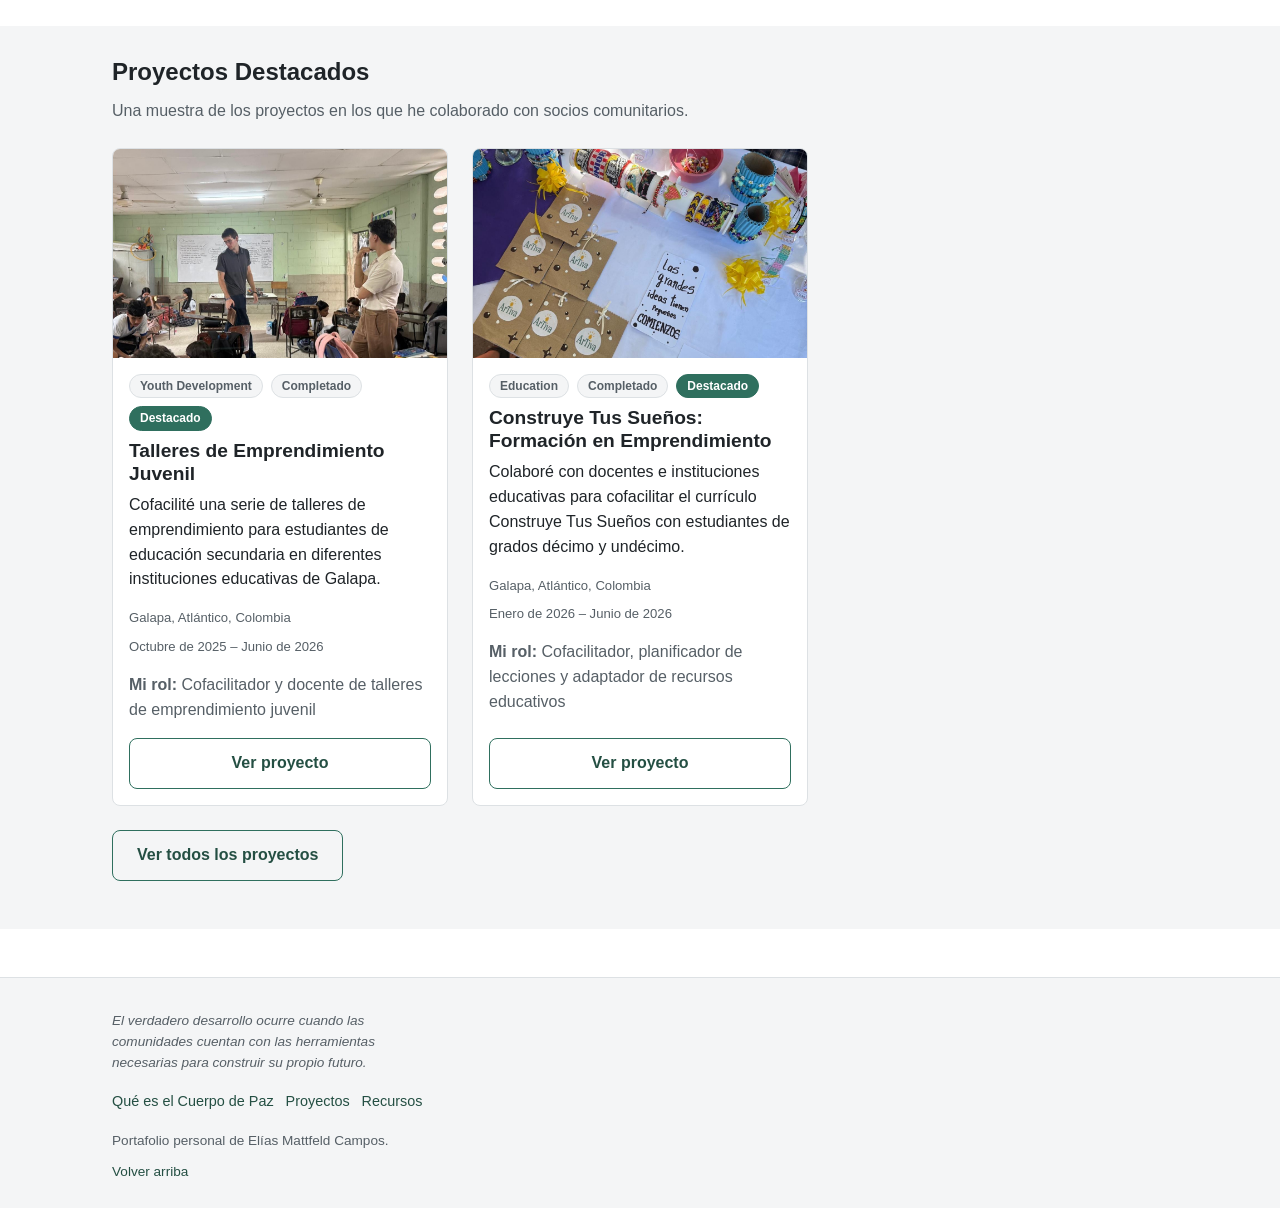
==== commit cf902da5: "Merge Experiencia y Habilidades into the Sobre Mí page - Fold the professional timeline and skills s" ====
--- a/index.html
+++ b/index.html
@@ -32,7 +32,6 @@
         <li><a href="peace-corps.html" data-i18n="nav.peaceCorps">Qué es el Cuerpo de Paz</a></li>
         <li><a href="ced-role.html" data-i18n="nav.cedRole">Mi Rol de CED</a></li>
         <li><a href="projects.html" data-i18n="nav.projects">Proyectos</a></li>
-        <li><a href="experience.html" data-i18n="nav.experience">Experiencia y Habilidades</a></li>
         <li><a href="resources.html" data-i18n="nav.resources">Recursos</a></li>
         <li><a href="gallery.html" data-i18n="nav.gallery">Galería</a></li>
       </ul>
@@ -107,7 +106,6 @@
     <ul class="footer-links">
       <li><a href="peace-corps.html" data-i18n="nav.peaceCorps">Qué es el Cuerpo de Paz</a></li>
       <li><a href="projects.html" data-i18n="nav.projects">Proyectos</a></li>
-      <li><a href="experience.html" data-i18n="nav.experience">Experiencia y Habilidades</a></li>
       <li><a href="resources.html" data-i18n="nav.resources">Recursos</a></li>
     </ul>
     <p data-i18n="footer.rights">Portafolio personal de Elías Mattfeld Campos.</p>
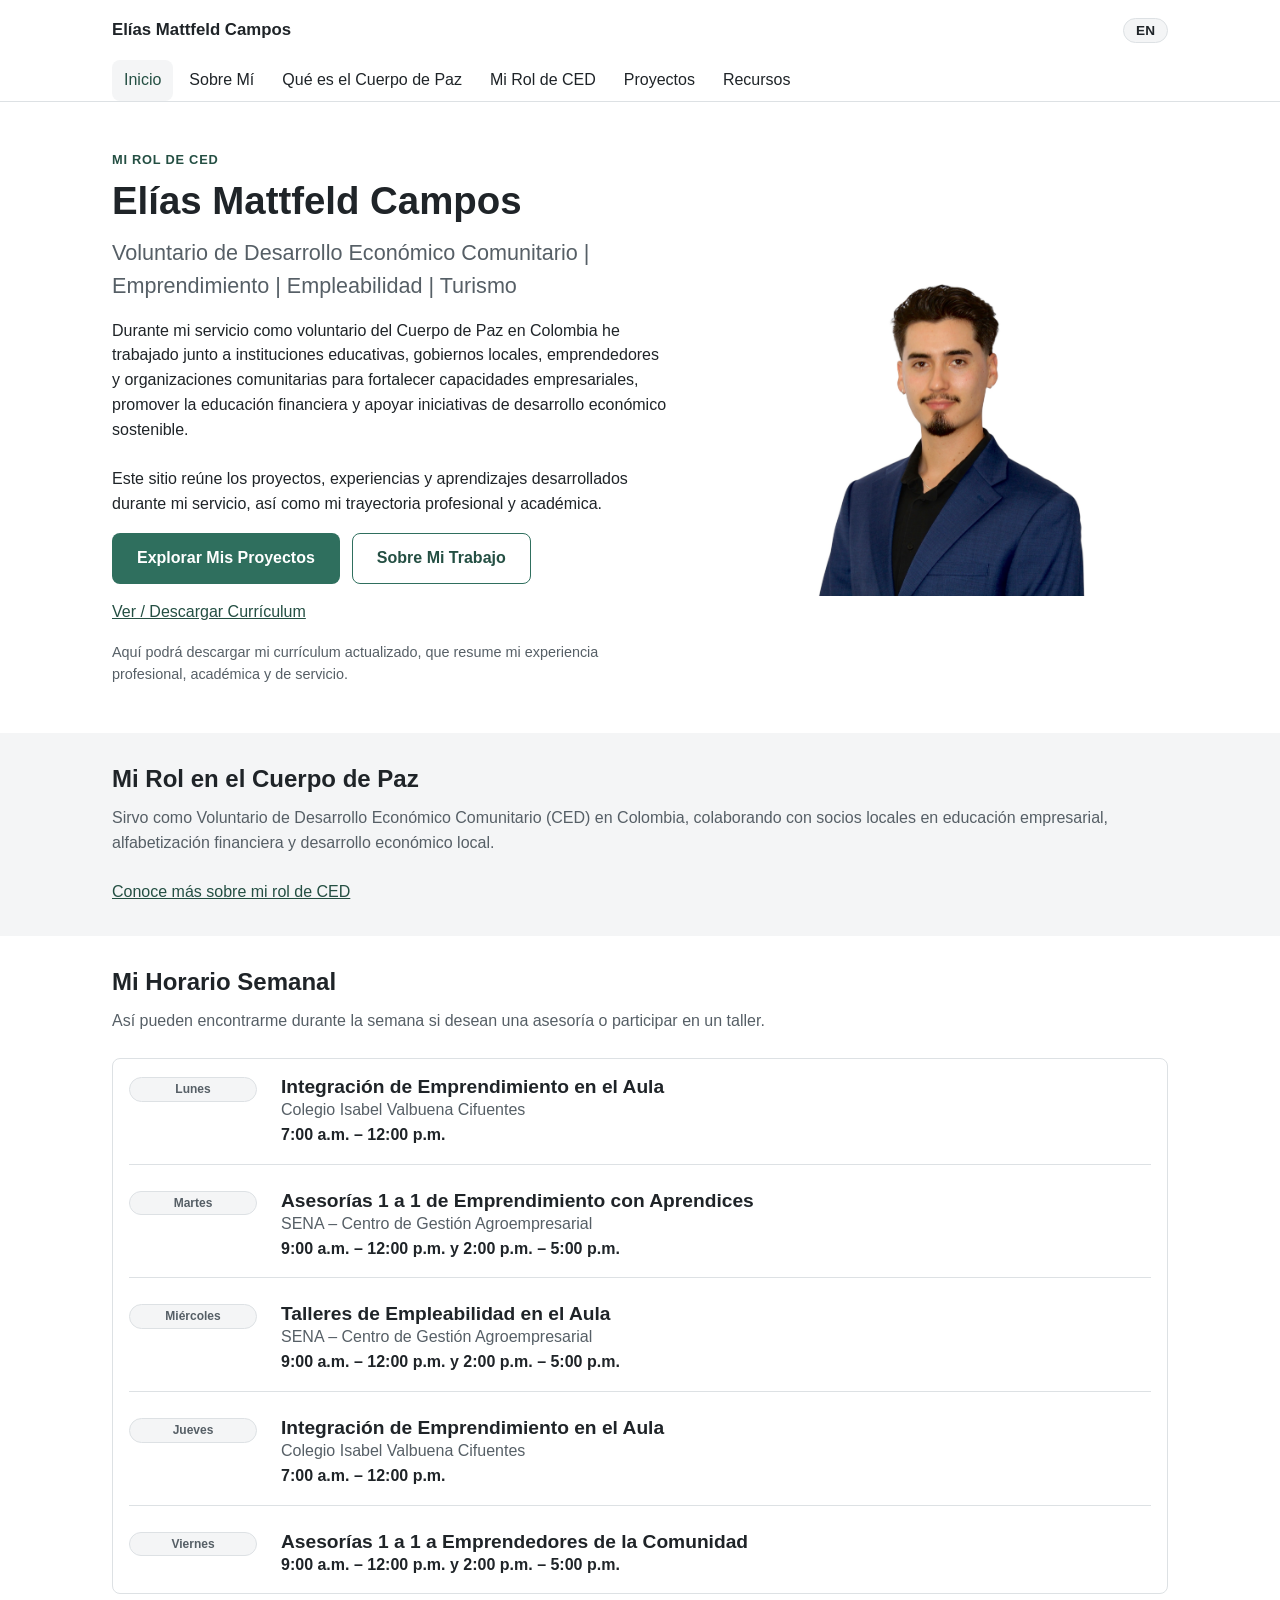
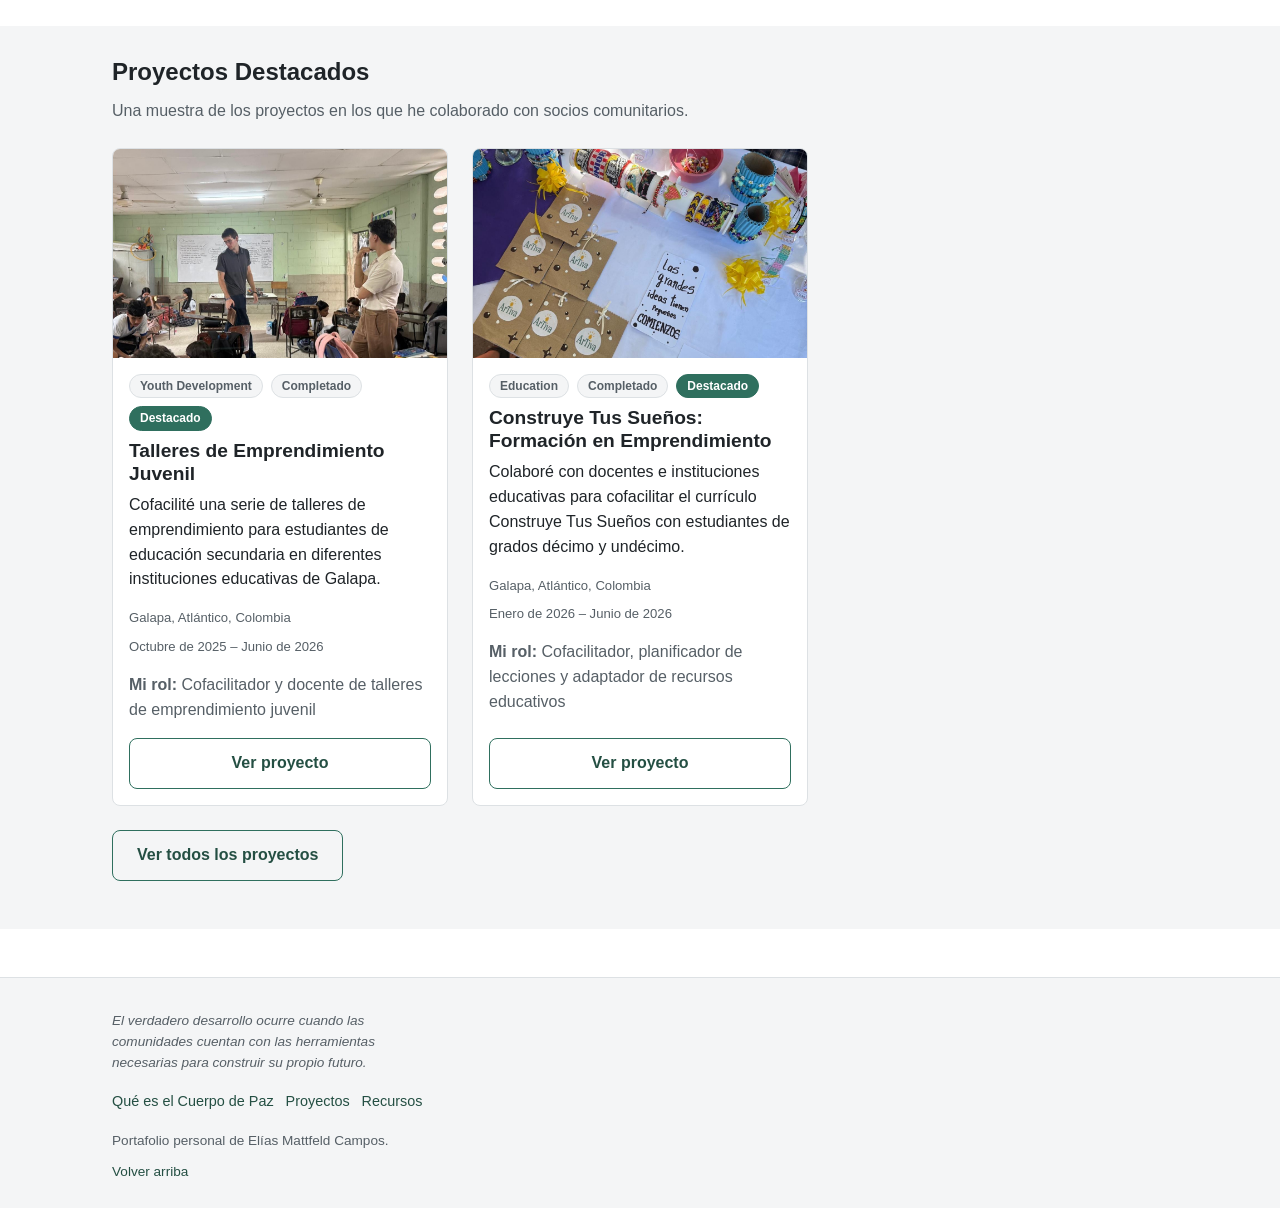
==== commit 7efd27d4: "Merge full Galería page into Mi Rol de CED, remove standalone page - Move the complete gallery exper" ====
--- a/index.html
+++ b/index.html
@@ -33,7 +33,6 @@
         <li><a href="ced-role.html" data-i18n="nav.cedRole">Mi Rol de CED</a></li>
         <li><a href="projects.html" data-i18n="nav.projects">Proyectos</a></li>
         <li><a href="resources.html" data-i18n="nav.resources">Recursos</a></li>
-        <li><a href="gallery.html" data-i18n="nav.gallery">Galería</a></li>
       </ul>
     </div>
   </nav>
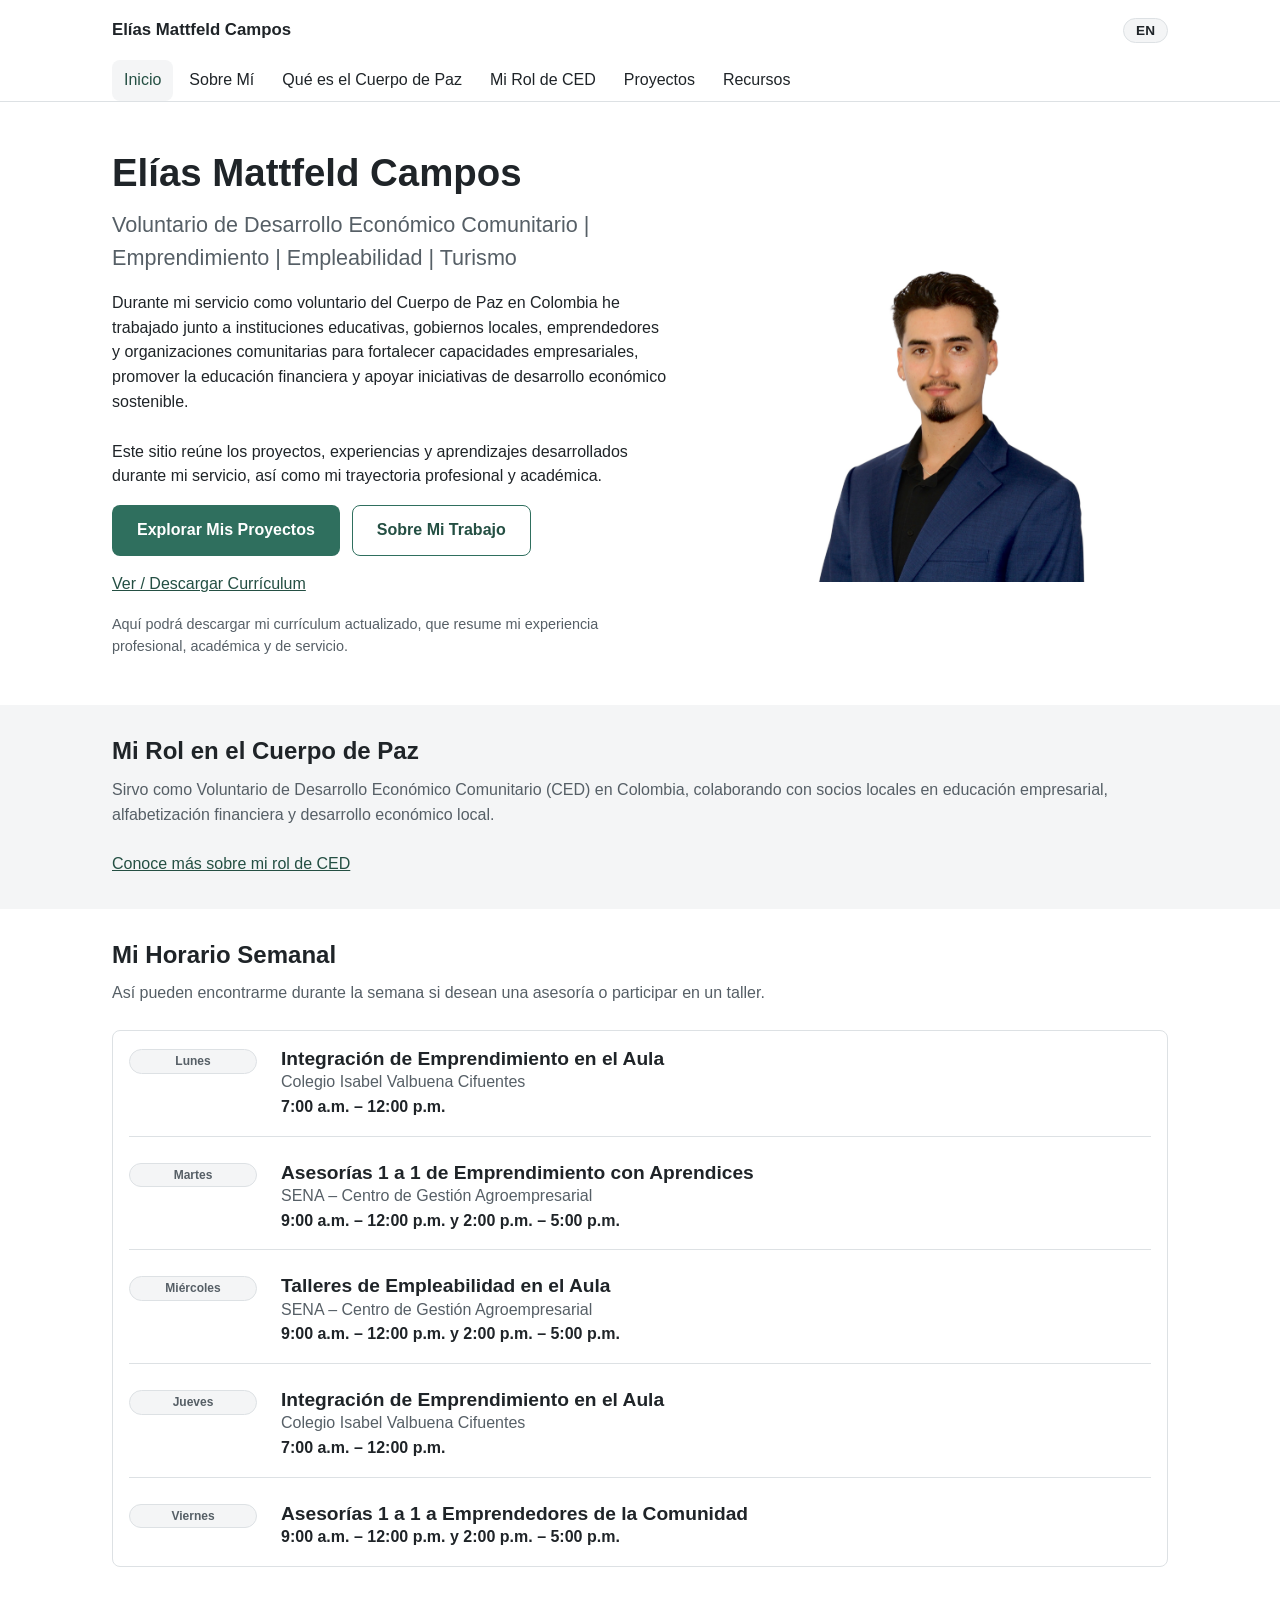
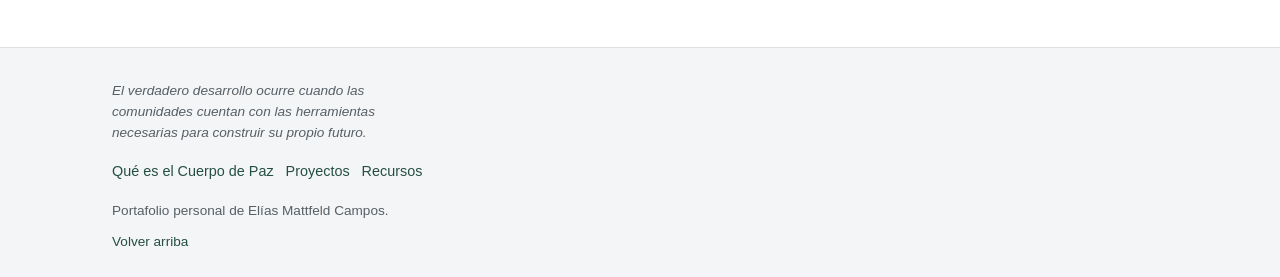
==== commit f196fe3e: "Remove Mi Rol de CED eyebrow text and Proyectos Destacados from Inicio Co-Authored-By: Claude Sonnet" ====
--- a/index.html
+++ b/index.html
@@ -43,7 +43,6 @@
   <section class="hero">
     <div class="container hero-grid">
       <div>
-        <p class="hero-eyebrow" data-i18n="nav.cedRole">Mi Rol de CED</p>
         <h1>Elías Mattfeld Campos</h1>
         <p class="hero-headline" data-i18n="home.headline">Voluntario de Desarrollo Económico Comunitario | Negocios y Desarrollo Internacional</p>
         <p data-i18n="home.intro" style="white-space: pre-line;">Durante mi servicio como voluntario del Cuerpo de Paz en Colombia he trabajado junto a instituciones educativas, gobiernos locales, emprendedores y organizaciones comunitarias para fortalecer capacidades empresariales, promover la educación financiera y apoyar iniciativas de desarrollo económico sostenible.
@@ -51,7 +50,7 @@
 Este sitio reúne los proyectos, experiencias y aprendizajes desarrollados durante mi servicio, así como mi trayectoria profesional y académica.</p>
         <div class="btn-group">
           <a class="btn btn-primary" href="projects.html" data-i18n="home.ctaProjects">Explorar Mis Proyectos</a>
-          <a class="btn btn-secondary" href="about.html" data-i18n="home.ctaAbout">Sobre Mi Trabajo</a>
+          <a class="btn btn-secondary" href="ced-role.html" data-i18n="home.ctaAbout">Sobre Mi Trabajo</a>
         </div>
         <p style="margin-top: var(--space-4);">
           <a href="assets/documents/resume-elias-mattfeld-campos.pdf" data-i18n="home.resumeLink" target="_blank" rel="noopener">Ver / Descargar Currículum</a>
@@ -84,19 +83,6 @@
     </div>
   </section>
 
-  <section class="section-alt">
-    <div class="container">
-      <div class="section-header">
-        <h2 data-i18n="home.featuredTitle">Proyectos Destacados</h2>
-        <p data-i18n="home.featuredSubtitle">Una muestra de los proyectos en los que he colaborado.</p>
-      </div>
-      <div id="featured-projects" class="card-grid cols-3"></div>
-      <p style="margin-top: var(--space-5);">
-        <a class="btn btn-secondary" href="projects.html" data-i18n="home.featuredViewAll">Ver todos los proyectos</a>
-      </p>
-    </div>
-  </section>
-
 </main>
 
 <footer class="site-footer">
@@ -114,7 +100,6 @@
 
 <script src="assets/js/i18n.js"></script>
 <script src="assets/js/main.js"></script>
-<script src="assets/js/projects.js"></script>
 <script>
   function renderHomeLists(dict) {
     const schedule = document.getElementById("home-schedule");
@@ -136,9 +121,6 @@
     }
   }
   document.addEventListener("i18n:rendered", (e) => renderHomeLists(e.detail.dict));
-  document.addEventListener("DOMContentLoaded", () => {
-    window.ProjectsModule.renderFeatured("featured-projects", 3);
-  });
 </script>
 </body>
 </html>
--- a/assets/css/styles.css
+++ b/assets/css/styles.css
@@ -694,6 +694,46 @@
   .schedule-row .badge { flex: 0 0 auto; min-width: 8rem; text-align: center; }
 }
 
+/* =========================
+   Interest tests
+   ========================= */
+.interest-tests {
+  display: grid;
+  grid-template-columns: 1fr;
+  gap: var(--space-4);
+  margin-top: var(--space-3);
+}
+@media (min-width: 600px) {
+  .interest-tests { grid-template-columns: repeat(2, 1fr); }
+}
+.interest-test {
+  display: flex;
+  flex-direction: column;
+  gap: var(--space-2);
+  padding: var(--space-4);
+  border: 1px solid var(--color-border);
+  border-radius: var(--radius);
+}
+.interest-test h3 { margin-bottom: 0; }
+.interest-test .btn { align-self: flex-start; }
+
+/* =========================
+   Responsive embed (Google Forms, etc.)
+   ========================= */
+.responsive-embed {
+  width: 100%;
+  border-radius: var(--radius);
+  overflow: hidden;
+  background: var(--color-surface);
+  margin-top: var(--space-3);
+}
+.responsive-embed iframe {
+  display: block;
+  width: 100%;
+  height: 1000px;
+  border: 0;
+}
+
 .lightbox {
   position: fixed;
   inset: 0;
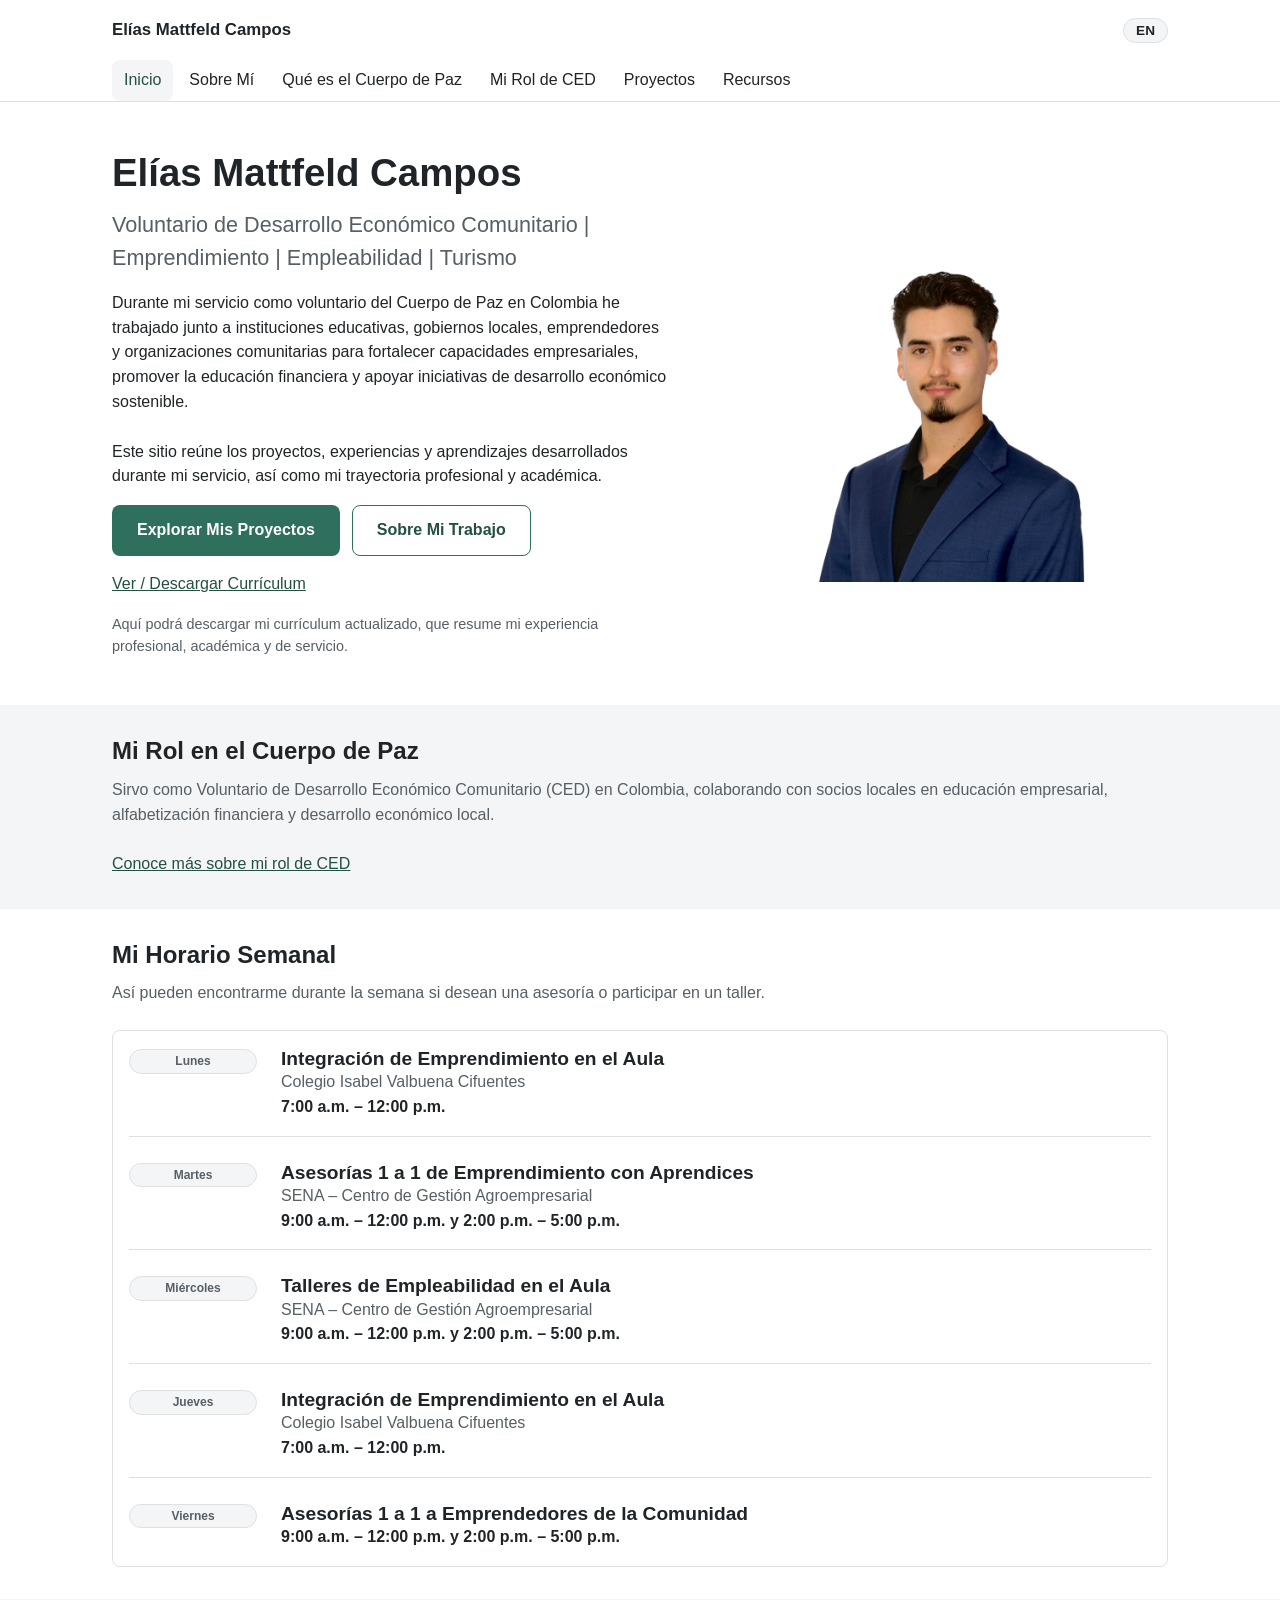
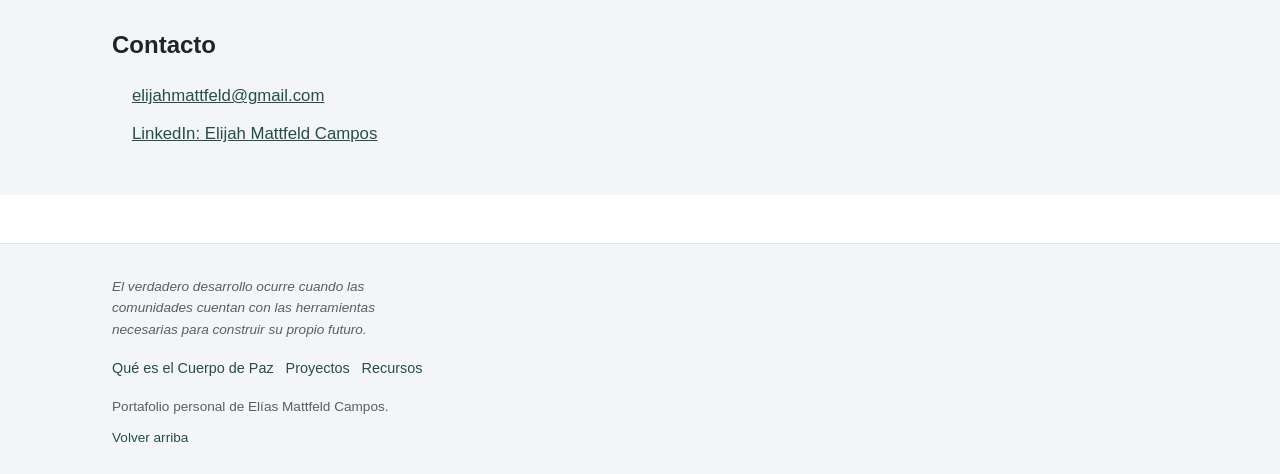
==== commit 143196ff: "Add Contacto section to Inicio page with email and LinkedIn Co-Authored-By: Claude Sonnet 5 <noreply" ====
--- a/index.html
+++ b/index.html
@@ -83,6 +83,18 @@
     </div>
   </section>
 
+  <section class="section-alt">
+    <div class="container">
+      <div class="section-header">
+        <h2 data-i18n="nav.contact">Contacto</h2>
+      </div>
+      <ul class="contact-list">
+        <li><a href="mailto:elijahmattfeld@gmail.com">elijahmattfeld@gmail.com</a></li>
+        <li><a href="https://www.linkedin.com/in/elijah-z-mattfeld-2002" target="_blank" rel="noopener noreferrer">LinkedIn: Elijah Mattfeld Campos</a></li>
+      </ul>
+    </div>
+  </section>
+
 </main>
 
 <footer class="site-footer">
--- a/assets/css/styles.css
+++ b/assets/css/styles.css
@@ -695,6 +695,16 @@
 }
 
 /* =========================
+   Contact list
+   ========================= */
+.contact-list {
+  display: flex;
+  flex-direction: column;
+  gap: var(--space-3);
+}
+.contact-list li { list-style: none; font-size: 1.05rem; }
+
+/* =========================
    Interest tests
    ========================= */
 .interest-tests {
